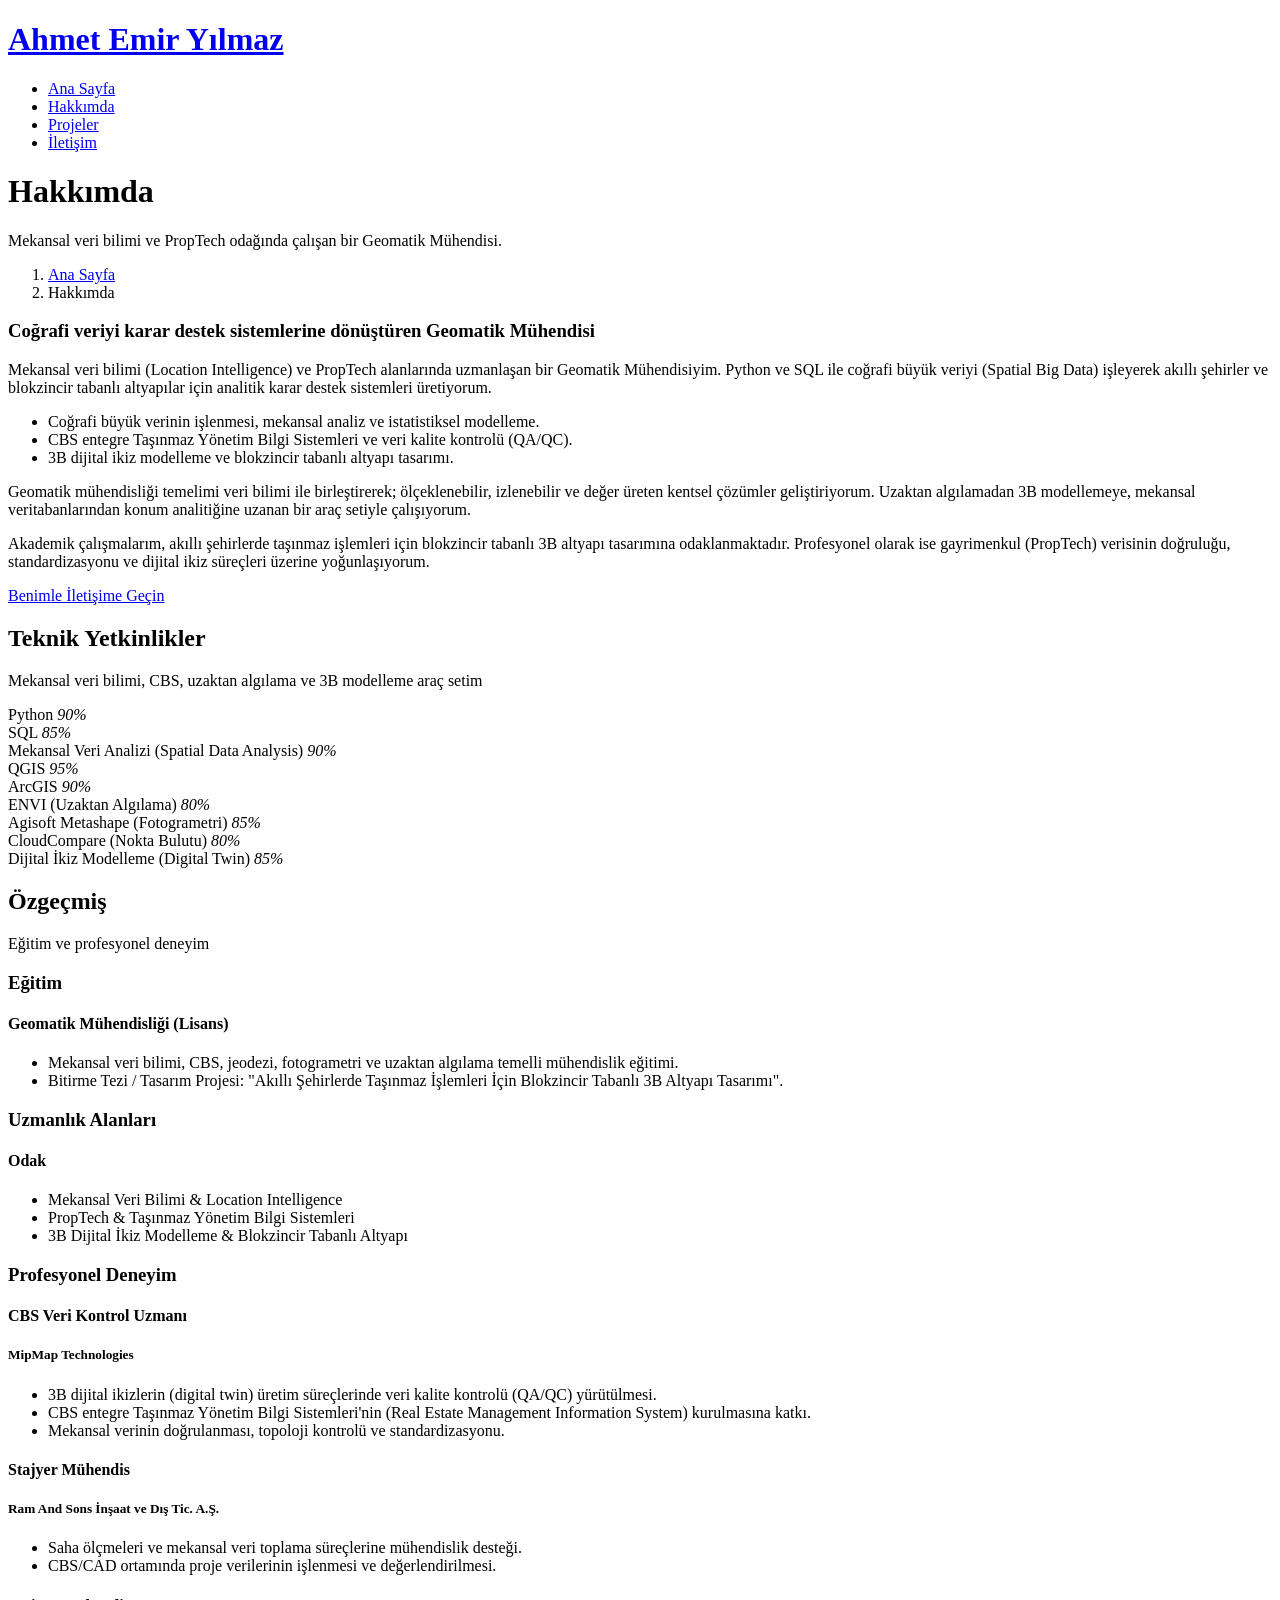
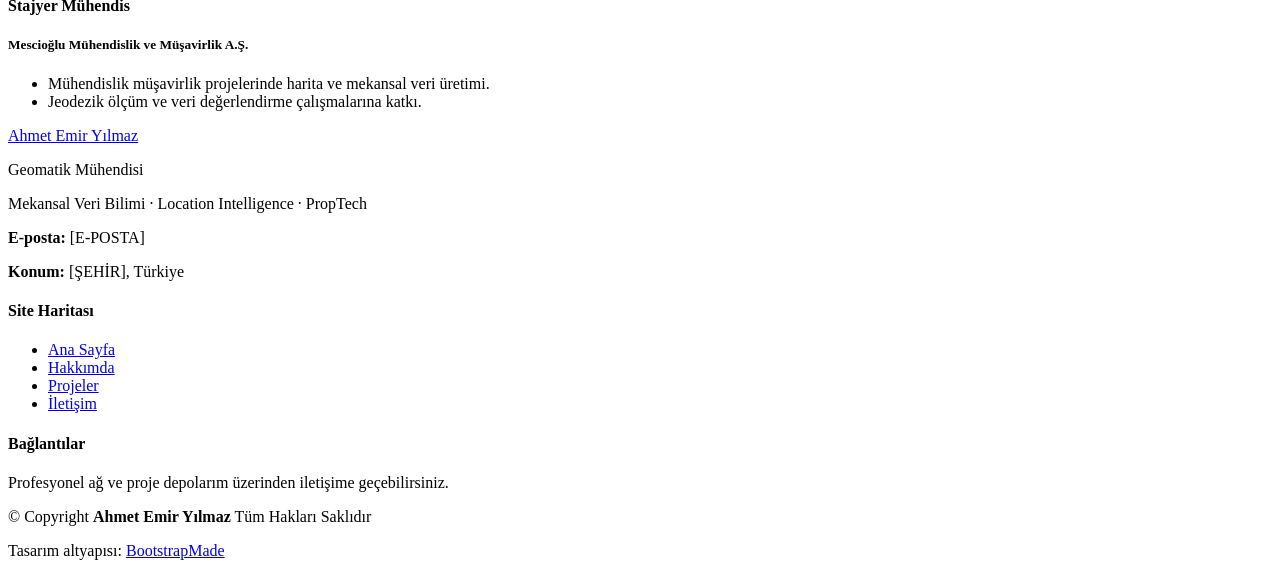
==== about.html @ 8a546b07 "Add files via upload" ====
<!DOCTYPE html>
<html lang="tr">

<head>
  <meta charset="utf-8">
  <meta content="width=device-width, initial-scale=1.0" name="viewport">
  <title>Hakkımda — Ahmet Emir Yılmaz | Geomatik Mühendisi</title>
  <meta name="description" content="Geomatik Mühendisi Ahmet Emir Yılmaz — teknik yetkinlikler, deneyim ve mekansal veri bilimi / PropTech odağı.">
  <meta name="keywords" content="Hakkımda, Geomatik Mühendisi, CBS, GIS, Python, SQL, Dijital İkiz, PropTech">

  <!-- Favicons -->
  <link href="assets/img/favicon.png" rel="icon">
  <link href="assets/img/apple-touch-icon.png" rel="apple-touch-icon">

  <!-- Fonts -->
  <link href="https://fonts.googleapis.com" rel="preconnect">
  <link href="https://fonts.gstatic.com" rel="preconnect" crossorigin>
  <link href="https://fonts.googleapis.com/css2?family=Roboto:ital,wght@0,100;0,300;0,400;0,500;0,700;0,900;1,100;1,300;1,400;1,500;1,700;1,900&family=Poppins:ital,wght@0,100;0,200;0,300;0,400;0,500;0,600;0,700;0,800;0,900;1,100;1,200;1,300;1,400;1,500;1,600;1,700;1,800;1,900&family=Raleway:ital,wght@0,100;0,200;0,300;0,400;0,500;0,600;0,700;0,800;0,900;1,100;1,200;1,300;1,400;1,500;1,600;1,700;1,800;1,900&display=swap" rel="stylesheet">

  <!-- Vendor CSS Files -->
  <link href="assets/vendor/bootstrap/css/bootstrap.min.css" rel="stylesheet">
  <link href="assets/vendor/bootstrap-icons/bootstrap-icons.css" rel="stylesheet">
  <link href="assets/vendor/aos/aos.css" rel="stylesheet">
  <link href="assets/vendor/glightbox/css/glightbox.min.css" rel="stylesheet">
  <link href="assets/vendor/swiper/swiper-bundle.min.css" rel="stylesheet">

  <!-- Main CSS File -->
  <link href="assets/css/main.css" rel="stylesheet">

  <!-- =======================================================
  * Template Name: Moderna (Corporate Tech synthesis)
  * Based on: https://bootstrapmade.com/free-bootstrap-template-corporate-moderna/
  * License: https://bootstrapmade.com/license/
  ======================================================== -->
</head>

<body class="about-page">

  <header id="header" class="header d-flex align-items-center fixed-top">
    <div class="container-fluid container-xl position-relative d-flex align-items-center justify-content-between">

      <a href="index.html" class="logo d-flex align-items-center">
        <h1 class="sitename">Ahmet Emir Yılmaz</h1>
      </a>

      <nav id="navmenu" class="navmenu">
        <ul>
          <li><a href="index.html">Ana Sayfa</a></li>
          <li><a href="about.html" class="active">Hakkımda</a></li>
          <li><a href="portfolio.html">Projeler</a></li>
          <li><a href="contact.html">İletişim</a></li>
        </ul>
        <i class="mobile-nav-toggle d-xl-none bi bi-list"></i>
      </nav>

    </div>
  </header>

  <main class="main">

    <!-- Page Title -->
    <div class="page-title dark-background">
      <div class="container position-relative">
        <h1>Hakkımda</h1>
        <p>Mekansal veri bilimi ve PropTech odağında çalışan bir Geomatik Mühendisi.</p>
        <nav class="breadcrumbs">
          <ol>
            <li><a href="index.html">Ana Sayfa</a></li>
            <li class="current">Hakkımda</li>
          </ol>
        </nav>
      </div>
    </div><!-- End Page Title -->

    <!-- About Section -->
    <section id="about" class="about section">

      <div class="container">

        <div class="row gy-4">
          <div class="col-lg-6 content" data-aos="fade-up" data-aos-delay="100">
            <h3>Coğrafi veriyi karar destek sistemlerine dönüştüren Geomatik Mühendisi</h3>
            <p class="fst-italic">
              Mekansal veri bilimi (Location Intelligence) ve PropTech alanlarında uzmanlaşan bir Geomatik Mühendisiyim.
              Python ve SQL ile coğrafi büyük veriyi (Spatial Big Data) işleyerek akıllı şehirler ve blokzincir tabanlı
              altyapılar için analitik karar destek sistemleri üretiyorum.
            </p>
            <ul>
              <li><i class="bi bi-check2-all"></i> <span>Coğrafi büyük verinin işlenmesi, mekansal analiz ve istatistiksel modelleme.</span></li>
              <li><i class="bi bi-check2-all"></i> <span>CBS entegre Taşınmaz Yönetim Bilgi Sistemleri ve veri kalite kontrolü (QA/QC).</span></li>
              <li><i class="bi bi-check2-all"></i> <span>3B dijital ikiz modelleme ve blokzincir tabanlı altyapı tasarımı.</span></li>
            </ul>
          </div>
          <div class="col-lg-6 content" data-aos="fade-up" data-aos-delay="200">
            <p>
              Geomatik mühendisliği temelimi veri bilimi ile birleştirerek; ölçeklenebilir, izlenebilir ve değer üreten
              kentsel çözümler geliştiriyorum. Uzaktan algılamadan 3B modellemeye, mekansal veritabanlarından konum
              analitiğine uzanan bir araç setiyle çalışıyorum.
            </p>
            <p>
              Akademik çalışmalarım, akıllı şehirlerde taşınmaz işlemleri için blokzincir tabanlı 3B altyapı tasarımına
              odaklanmaktadır. Profesyonel olarak ise gayrimenkul (PropTech) verisinin doğruluğu, standardizasyonu ve
              dijital ikiz süreçleri üzerine yoğunlaşıyorum.
            </p>
            <a href="contact.html" class="read-more"><span>Benimle İletişime Geçin</span> <i class="bi bi-arrow-right"></i></a>
          </div>
        </div>

      </div>

    </section><!-- /About Section -->

    <!-- Skills Section -->
    <section id="skills" class="skills section light-background">

      <!-- Section Title -->
      <div class="container section-title" data-aos="fade-up">
        <h2>Teknik Yetkinlikler</h2>
        <p>Mekansal veri bilimi, CBS, uzaktan algılama ve 3B modelleme araç setim</p>
      </div><!-- End Section Title -->

      <div class="container" data-aos="fade-up" data-aos-delay="100">

        <div class="row skills-content skills-animation">

          <div class="col-lg-6">

            <div class="progress">
              <span class="skill"><span>Python</span> <i class="val">90%</i></span>
              <div class="progress-bar-wrap">
                <div class="progress-bar" role="progressbar" aria-valuenow="90" aria-valuemin="0" aria-valuemax="100"></div>
              </div>
            </div><!-- End Skills Item -->

            <div class="progress">
              <span class="skill"><span>SQL</span> <i class="val">85%</i></span>
              <div class="progress-bar-wrap">
                <div class="progress-bar" role="progressbar" aria-valuenow="85" aria-valuemin="0" aria-valuemax="100"></div>
              </div>
            </div><!-- End Skills Item -->

            <div class="progress">
              <span class="skill"><span>Mekansal Veri Analizi (Spatial Data Analysis)</span> <i class="val">90%</i></span>
              <div class="progress-bar-wrap">
                <div class="progress-bar" role="progressbar" aria-valuenow="90" aria-valuemin="0" aria-valuemax="100"></div>
              </div>
            </div><!-- End Skills Item -->

            <div class="progress">
              <span class="skill"><span>QGIS</span> <i class="val">95%</i></span>
              <div class="progress-bar-wrap">
                <div class="progress-bar" role="progressbar" aria-valuenow="95" aria-valuemin="0" aria-valuemax="100"></div>
              </div>
            </div><!-- End Skills Item -->

            <div class="progress">
              <span class="skill"><span>ArcGIS</span> <i class="val">90%</i></span>
              <div class="progress-bar-wrap">
                <div class="progress-bar" role="progressbar" aria-valuenow="90" aria-valuemin="0" aria-valuemax="100"></div>
              </div>
            </div><!-- End Skills Item -->

          </div>

          <div class="col-lg-6">

            <div class="progress">
              <span class="skill"><span>ENVI (Uzaktan Algılama)</span> <i class="val">80%</i></span>
              <div class="progress-bar-wrap">
                <div class="progress-bar" role="progressbar" aria-valuenow="80" aria-valuemin="0" aria-valuemax="100"></div>
              </div>
            </div><!-- End Skills Item -->

            <div class="progress">
              <span class="skill"><span>Agisoft Metashape (Fotogrametri)</span> <i class="val">85%</i></span>
              <div class="progress-bar-wrap">
                <div class="progress-bar" role="progressbar" aria-valuenow="85" aria-valuemin="0" aria-valuemax="100"></div>
              </div>
            </div><!-- End Skills Item -->

            <div class="progress">
              <span class="skill"><span>CloudCompare (Nokta Bulutu)</span> <i class="val">80%</i></span>
              <div class="progress-bar-wrap">
                <div class="progress-bar" role="progressbar" aria-valuenow="80" aria-valuemin="0" aria-valuemax="100"></div>
              </div>
            </div><!-- End Skills Item -->

            <div class="progress">
              <span class="skill"><span>Dijital İkiz Modelleme (Digital Twin)</span> <i class="val">85%</i></span>
              <div class="progress-bar-wrap">
                <div class="progress-bar" role="progressbar" aria-valuenow="85" aria-valuemin="0" aria-valuemax="100"></div>
              </div>
            </div><!-- End Skills Item -->

          </div>

        </div>

      </div>

    </section><!-- /Skills Section -->

    <!-- Resume / Experience Section -->
    <section id="resume" class="resume section">

      <!-- Section Title -->
      <div class="container section-title" data-aos="fade-up">
        <h2>Özgeçmiş</h2>
        <p>Eğitim ve profesyonel deneyim</p>
      </div><!-- End Section Title -->

      <div class="container">

        <div class="row">

          <div class="col-lg-6" data-aos="fade-up" data-aos-delay="100">
            <h3 class="resume-title">Eğitim</h3>
            <div class="resume-item">
              <h4>Geomatik Mühendisliği (Lisans)</h4>
              <ul>
                <li>Mekansal veri bilimi, CBS, jeodezi, fotogrametri ve uzaktan algılama temelli mühendislik eğitimi.</li>
                <li>Bitirme Tezi / Tasarım Projesi: "Akıllı Şehirlerde Taşınmaz İşlemleri İçin Blokzincir Tabanlı 3B Altyapı Tasarımı".</li>
              </ul>
            </div>

            <h3 class="resume-title">Uzmanlık Alanları</h3>
            <div class="resume-item">
              <h4>Odak</h4>
              <ul>
                <li>Mekansal Veri Bilimi & Location Intelligence</li>
                <li>PropTech & Taşınmaz Yönetim Bilgi Sistemleri</li>
                <li>3B Dijital İkiz Modelleme & Blokzincir Tabanlı Altyapı</li>
              </ul>
            </div>
          </div>

          <div class="col-lg-6" data-aos="fade-up" data-aos-delay="200">
            <h3 class="resume-title">Profesyonel Deneyim</h3>

            <div class="resume-item">
              <h4>CBS Veri Kontrol Uzmanı</h4>
              <h5>MipMap Technologies</h5>
              <ul>
                <li>3B dijital ikizlerin (digital twin) üretim süreçlerinde veri kalite kontrolü (QA/QC) yürütülmesi.</li>
                <li>CBS entegre Taşınmaz Yönetim Bilgi Sistemleri'nin (Real Estate Management Information System) kurulmasına katkı.</li>
                <li>Mekansal verinin doğrulanması, topoloji kontrolü ve standardizasyonu.</li>
              </ul>
            </div>

            <div class="resume-item">
              <h4>Stajyer Mühendis</h4>
              <h5>Ram And Sons İnşaat ve Dış Tic. A.Ş.</h5>
              <ul>
                <li>Saha ölçmeleri ve mekansal veri toplama süreçlerine mühendislik desteği.</li>
                <li>CBS/CAD ortamında proje verilerinin işlenmesi ve değerlendirilmesi.</li>
              </ul>
            </div>

            <div class="resume-item">
              <h4>Stajyer Mühendis</h4>
              <h5>Mescioğlu Mühendislik ve Müşavirlik A.Ş.</h5>
              <ul>
                <li>Mühendislik müşavirlik projelerinde harita ve mekansal veri üretimi.</li>
                <li>Jeodezik ölçüm ve veri değerlendirme çalışmalarına katkı.</li>
              </ul>
            </div>

          </div>

        </div>

      </div>

    </section><!-- /Resume Section -->

  </main>

  <footer id="footer" class="footer dark-background">

    <div class="container footer-top">
      <div class="row gy-4">
        <div class="col-lg-5 col-md-6 footer-about">
          <a href="index.html" class="d-flex align-items-center">
            <span class="sitename">Ahmet Emir Yılmaz</span>
          </a>
          <div class="footer-contact pt-3">
            <p>Geomatik Mühendisi</p>
            <p>Mekansal Veri Bilimi · Location Intelligence · PropTech</p>
            <p class="mt-3"><strong>E-posta:</strong> <span>[E-POSTA]</span></p>
            <p><strong>Konum:</strong> <span>[ŞEHİR], Türkiye</span></p>
          </div>
        </div>

        <div class="col-lg-3 col-md-6 footer-links">
          <h4>Site Haritası</h4>
          <ul>
            <li><i class="bi bi-chevron-right"></i> <a href="index.html">Ana Sayfa</a></li>
            <li><i class="bi bi-chevron-right"></i> <a href="about.html">Hakkımda</a></li>
            <li><i class="bi bi-chevron-right"></i> <a href="portfolio.html">Projeler</a></li>
            <li><i class="bi bi-chevron-right"></i> <a href="contact.html">İletişim</a></li>
          </ul>
        </div>

        <div class="col-lg-4 col-md-12">
          <h4>Bağlantılar</h4>
          <p>Profesyonel ağ ve proje depolarım üzerinden iletişime geçebilirsiniz.</p>
          <div class="social-links d-flex">
            <a href="[LINKEDIN_URL]" target="_blank" title="LinkedIn"><i class="bi bi-linkedin"></i></a>
            <a href="[GITHUB_URL]" target="_blank" title="GitHub"><i class="bi bi-github"></i></a>
            <a href="mailto:[E-POSTA]" title="E-posta"><i class="bi bi-envelope"></i></a>
          </div>
        </div>

      </div>
    </div>

    <div class="container copyright text-center mt-4">
      <p>© <span>Copyright</span> <strong class="px-1 sitename">Ahmet Emir Yılmaz</strong> <span>Tüm Hakları Saklıdır</span></p>
      <div class="credits">
        Tasarım altyapısı: <a href="https://bootstrapmade.com/">BootstrapMade</a>
      </div>
    </div>

  </footer>

  <!-- Scroll Top -->
  <a href="#" id="scroll-top" class="scroll-top d-flex align-items-center justify-content-center"><i class="bi bi-arrow-up-short"></i></a>

  <!-- Preloader -->
  <div id="preloader"></div>

  <!-- Vendor JS Files -->
  <script src="assets/vendor/bootstrap/js/bootstrap.bundle.min.js"></script>
  <script src="assets/vendor/php-email-form/validate.js"></script>
  <script src="assets/vendor/aos/aos.js"></script>
  <script src="assets/vendor/glightbox/js/glightbox.min.js"></script>
  <script src="assets/vendor/purecounter/purecounter_vanilla.js"></script>
  <script src="assets/vendor/swiper/swiper-bundle.min.js"></script>
  <script src="assets/vendor/waypoints/noframework.waypoints.js"></script>
  <script src="assets/vendor/imagesloaded/imagesloaded.pkgd.min.js"></script>
  <script src="assets/vendor/isotope-layout/isotope.pkgd.min.js"></script>

  <!-- Main JS File -->
  <script src="assets/js/main.js"></script>

</body>

</html>
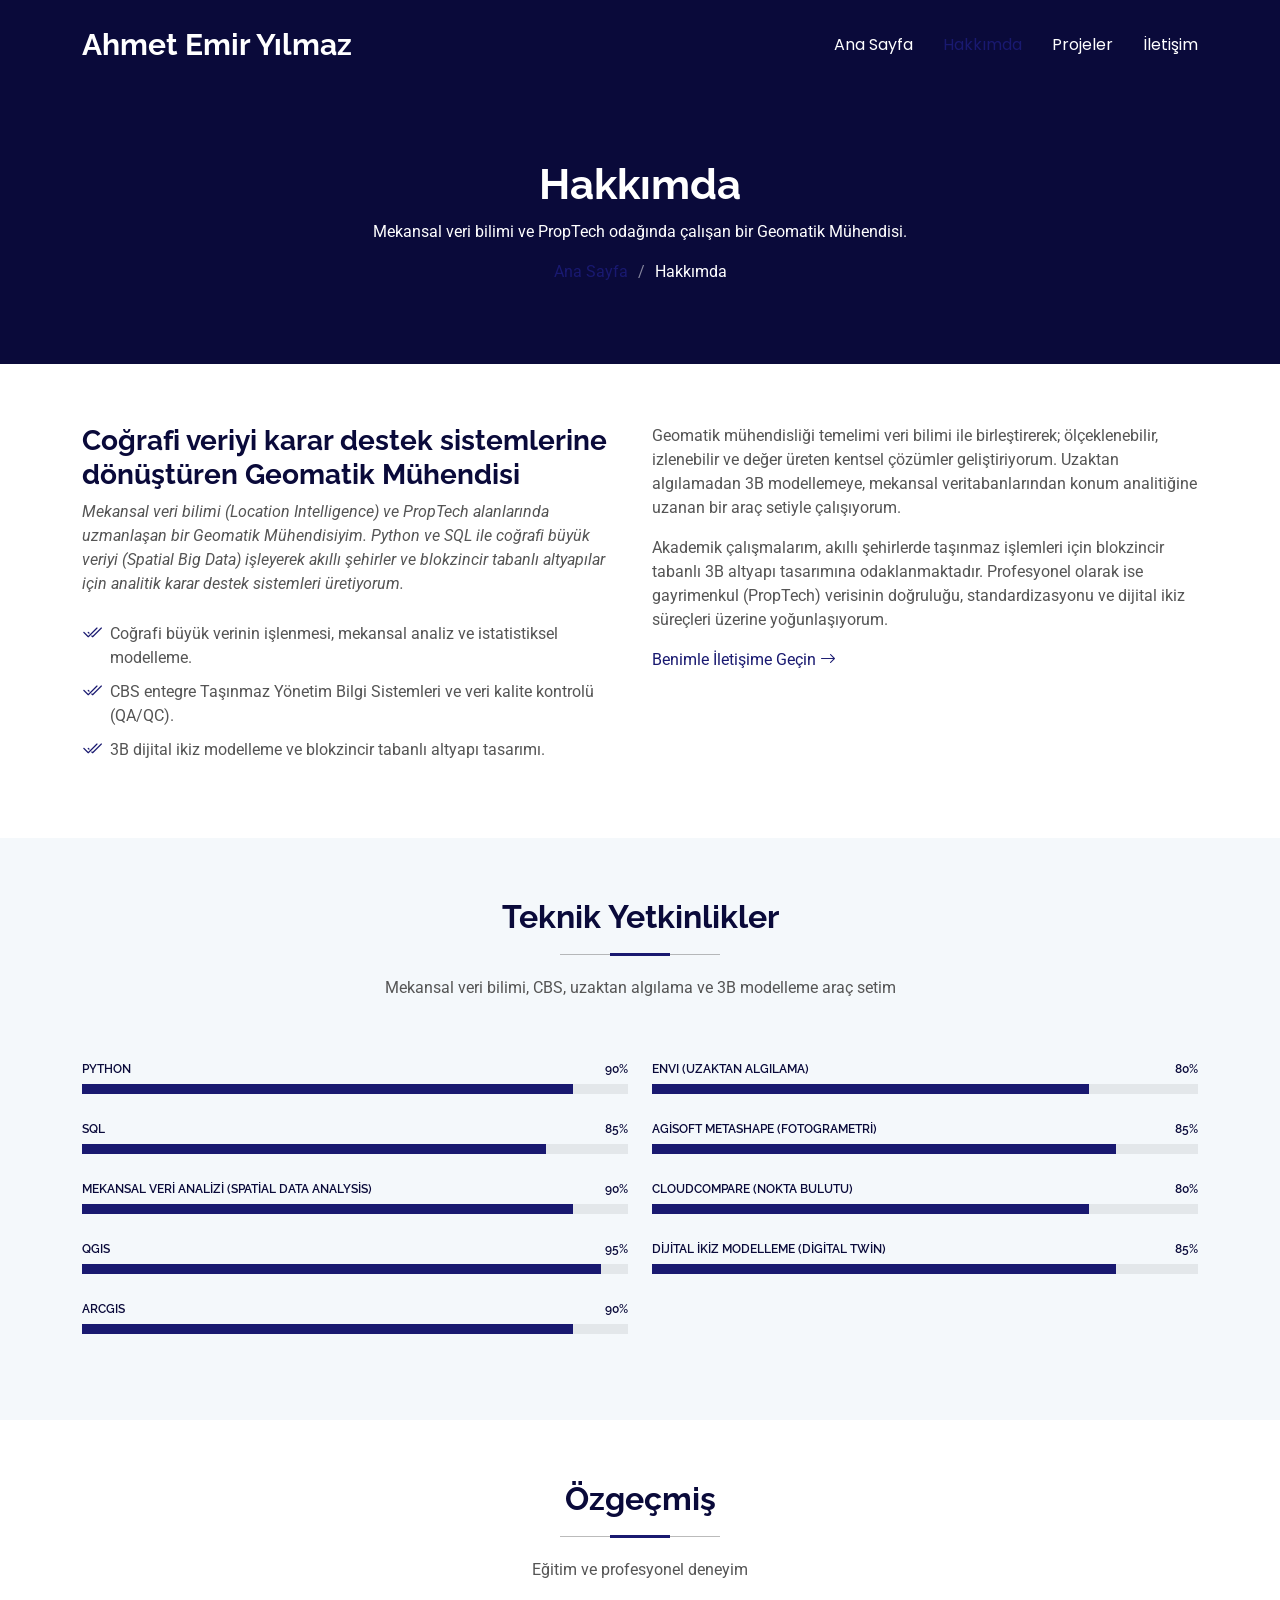
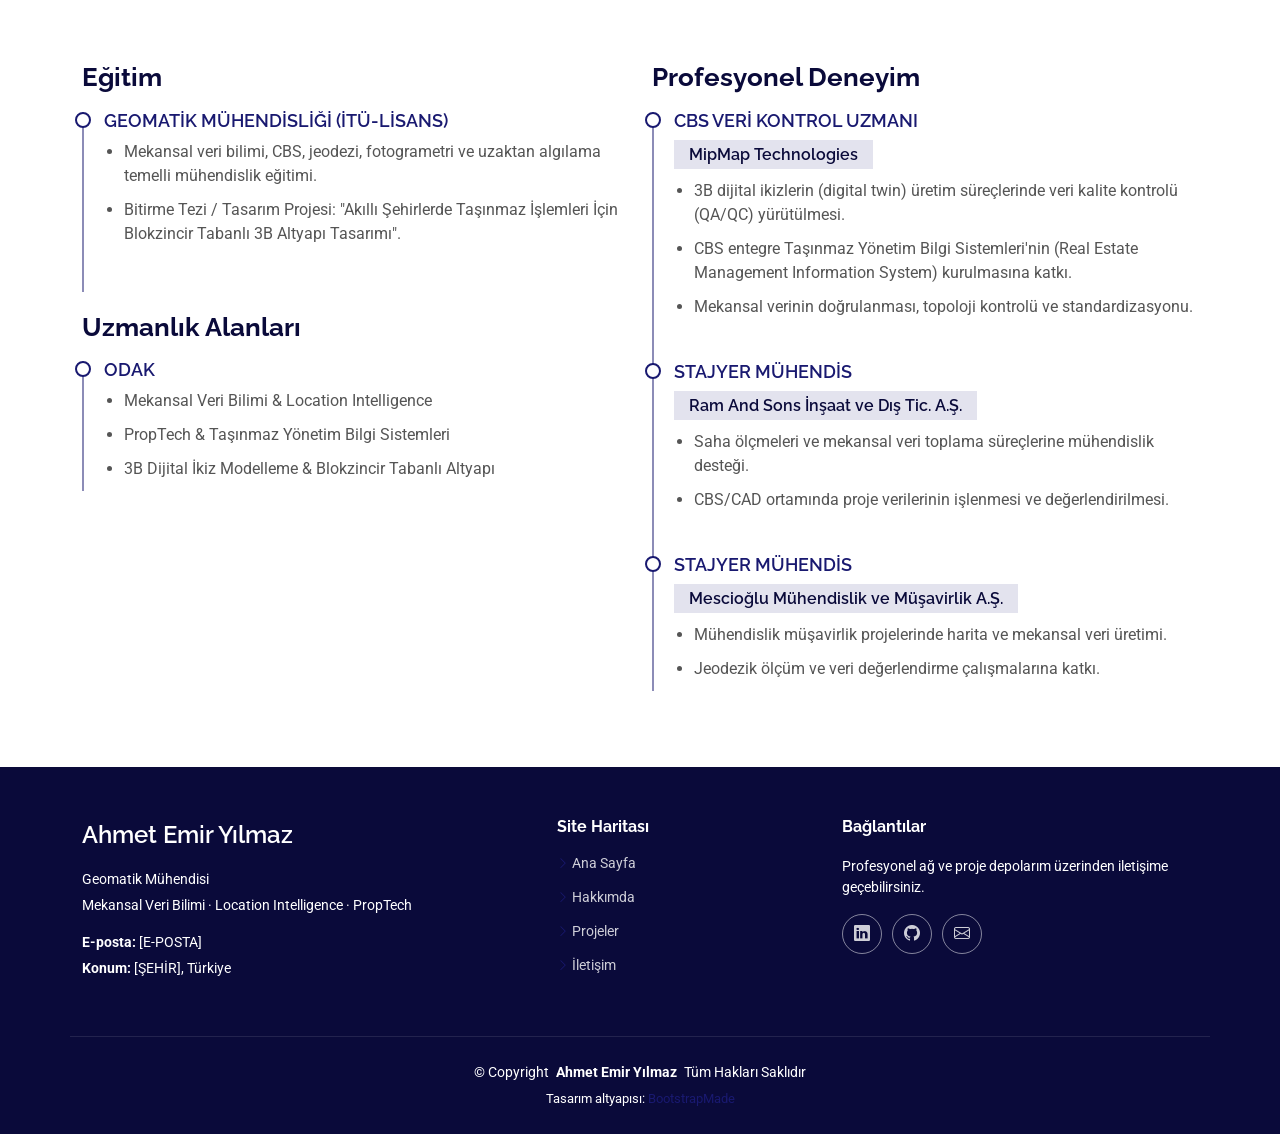
==== commit f99f8105: "Update education degree from 'Lisans' to 'İTÜ-Lisans'" ====
--- a/about.html
+++ b/about.html
@@ -216,7 +216,7 @@
           <div class="col-lg-6" data-aos="fade-up" data-aos-delay="100">
             <h3 class="resume-title">Eğitim</h3>
             <div class="resume-item">
-              <h4>Geomatik Mühendisliği (Lisans)</h4>
+              <h4>Geomatik Mühendisliği (İTÜ-Lisans)</h4>
               <ul>
                 <li>Mekansal veri bilimi, CBS, jeodezi, fotogrametri ve uzaktan algılama temelli mühendislik eğitimi.</li>
                 <li>Bitirme Tezi / Tasarım Projesi: "Akıllı Şehirlerde Taşınmaz İşlemleri İçin Blokzincir Tabanlı 3B Altyapı Tasarımı".</li>
--- a/assets/css/main.css
+++ b/assets/css/main.css
@@ -0,0 +1,2832 @@
+/**
+* Template Name: Moderna
+* Template URL: https://bootstrapmade.com/free-bootstrap-template-corporate-moderna/
+* Updated: Aug 07 2024 with Bootstrap v5.3.3
+* Author: BootstrapMade.com
+* License: https://bootstrapmade.com/license/
+*/
+
+/*--------------------------------------------------------------
+# Font & Color Variables
+# Help: https://bootstrapmade.com/color-system/
+--------------------------------------------------------------*/
+/* Fonts */
+:root {
+  --default-font: "Roboto",  system-ui, -apple-system, "Segoe UI", Roboto, "Helvetica Neue", Arial, "Noto Sans", "Liberation Sans", sans-serif, "Apple Color Emoji", "Segoe UI Emoji", "Segoe UI Symbol", "Noto Color Emoji";
+  --heading-font: "Raleway",  sans-serif;
+  --nav-font: "Poppins",  sans-serif;
+}
+
+/* Global Colors - The following color variables are used throughout the website. Updating them here will change the color scheme of the entire website */
+:root { 
+  --background-color: #ffffff; /* Background color for the entire website, including individual sections */
+  --default-color: #555555; /* Default color used for the majority of the text content across the entire website */
+  --heading-color: #0a0a3a; /* Color for headings, subheadings and title throughout the website */
+  --accent-color: #191970; /* Accent color that represents your brand on the website. It's used for buttons, links, and other elements that need to stand out */
+  --surface-color: #ffffff; /* The surface color is used as a background of boxed elements within sections, such as cards, icon boxes, or other elements that require a visual separation from the global background. */
+  --contrast-color: #ffffff; /* Contrast color for text, ensuring readability against backgrounds of accent, heading, or default colors. */
+}
+
+/* Nav Menu Colors - The following color variables are used specifically for the navigation menu. They are separate from the global colors to allow for more customization options */
+:root {
+  --nav-color: #ffffff;  /* The default color of the main navmenu links */
+  --nav-hover-color: #191970; /* Applied to main navmenu links when they are hovered over or active */
+  --nav-mobile-background-color: #ffffff; /* Used as the background color for mobile navigation menu */
+  --nav-dropdown-background-color: #ffffff; /* Used as the background color for dropdown items that appear when hovering over primary navigation items */
+  --nav-dropdown-color: #555555; /* Used for navigation links of the dropdown items in the navigation menu. */
+  --nav-dropdown-hover-color: #191970; /* Similar to --nav-hover-color, this color is applied to dropdown navigation links when they are hovered over. */
+}
+
+/* Color Presets - These classes override global colors when applied to any section or element, providing reuse of the sam color scheme. */
+
+.light-background {
+  --background-color: #f4f8fb;
+  --surface-color: #ffffff;
+}
+
+.dark-background {
+  --background-color: #0a0a3a;
+  --default-color: #ffffff;
+  --heading-color: #ffffff;
+  --surface-color: #191970;
+  --contrast-color: #ffffff;
+}
+
+/* Tech-dark preset - deeper, technological accent used on Portfolio/Project pages */
+.tech-background {
+  --background-color: #05051a;
+  --default-color: #e8eaf6;
+  --heading-color: #ffffff;
+  --surface-color: #11113a;
+  --contrast-color: #ffffff;
+}
+
+/* Smooth scroll */
+:root {
+  scroll-behavior: smooth;
+}
+
+/*--------------------------------------------------------------
+# General Styling & Shared Classes
+--------------------------------------------------------------*/
+body {
+  color: var(--default-color);
+  background-color: var(--background-color);
+  font-family: var(--default-font);
+}
+
+a {
+  color: var(--accent-color);
+  text-decoration: none;
+  transition: 0.3s;
+}
+
+a:hover {
+  color: color-mix(in srgb, var(--accent-color), transparent 25%);
+  text-decoration: none;
+}
+
+h1,
+h2,
+h3,
+h4,
+h5,
+h6 {
+  color: var(--heading-color);
+  font-family: var(--heading-font);
+}
+
+/* PHP Email Form Messages
+------------------------------*/
+.php-email-form .error-message {
+  display: none;
+  background: #df1529;
+  color: #ffffff;
+  text-align: left;
+  padding: 15px;
+  margin-bottom: 24px;
+  font-weight: 600;
+}
+
+.php-email-form .sent-message {
+  display: none;
+  color: #ffffff;
+  background: #059652;
+  text-align: center;
+  padding: 15px;
+  margin-bottom: 24px;
+  font-weight: 600;
+}
+
+.php-email-form .loading {
+  display: none;
+  background: var(--surface-color);
+  text-align: center;
+  padding: 15px;
+  margin-bottom: 24px;
+}
+
+.php-email-form .loading:before {
+  content: "";
+  display: inline-block;
+  border-radius: 50%;
+  width: 24px;
+  height: 24px;
+  margin: 0 10px -6px 0;
+  border: 3px solid var(--accent-color);
+  border-top-color: var(--surface-color);
+  animation: php-email-form-loading 1s linear infinite;
+}
+
+@keyframes php-email-form-loading {
+  0% {
+    transform: rotate(0deg);
+  }
+
+  100% {
+    transform: rotate(360deg);
+  }
+}
+
+/* Pulsating Play Button
+------------------------------*/
+.pulsating-play-btn {
+  width: 94px;
+  height: 94px;
+  background: radial-gradient(var(--accent-color) 50%, color-mix(in srgb, var(--accent-color), transparent 75%) 52%);
+  border-radius: 50%;
+  display: block;
+  position: relative;
+  overflow: hidden;
+}
+
+.pulsating-play-btn:before {
+  content: "";
+  position: absolute;
+  width: 120px;
+  height: 120px;
+  animation-delay: 0s;
+  animation: pulsate-play-btn 2s;
+  animation-direction: forwards;
+  animation-iteration-count: infinite;
+  animation-timing-function: steps;
+  opacity: 1;
+  border-radius: 50%;
+  border: 5px solid color-mix(in srgb, var(--accent-color), transparent 30%);
+  top: -15%;
+  left: -15%;
+  background: rgba(198, 16, 0, 0);
+}
+
+.pulsating-play-btn:after {
+  content: "";
+  position: absolute;
+  left: 50%;
+  top: 50%;
+  transform: translateX(-40%) translateY(-50%);
+  width: 0;
+  height: 0;
+  border-top: 10px solid transparent;
+  border-bottom: 10px solid transparent;
+  border-left: 15px solid #fff;
+  z-index: 100;
+  transition: all 400ms cubic-bezier(0.55, 0.055, 0.675, 0.19);
+}
+
+.pulsating-play-btn:hover:before {
+  content: "";
+  position: absolute;
+  left: 50%;
+  top: 50%;
+  transform: translateX(-40%) translateY(-50%);
+  width: 0;
+  height: 0;
+  border: none;
+  border-top: 10px solid transparent;
+  border-bottom: 10px solid transparent;
+  border-left: 15px solid #fff;
+  z-index: 200;
+  animation: none;
+  border-radius: 0;
+}
+
+.pulsating-play-btn:hover:after {
+  border-left: 15px solid var(--accent-color);
+  transform: scale(20);
+}
+
+@keyframes pulsate-play-btn {
+  0% {
+    transform: scale(0.6, 0.6);
+    opacity: 1;
+  }
+
+  100% {
+    transform: scale(1, 1);
+    opacity: 0;
+  }
+}
+
+/*--------------------------------------------------------------
+# Global Header
+--------------------------------------------------------------*/
+.header {
+  --background-color: rgba(255, 255, 255, 0);
+  --default-color: #ffffff;
+  --heading-color: #ffffff;
+  color: var(--default-color);
+  background-color: var(--background-color);
+  padding: 15px 0;
+  transition: all 0.5s;
+  z-index: 997;
+}
+
+.header .logo {
+  line-height: 1;
+}
+
+.header .logo img {
+  max-height: 32px;
+  margin-right: 8px;
+}
+
+.header .logo h1 {
+  font-size: 30px;
+  margin: 0;
+  font-weight: 700;
+  color: var(--heading-color);
+}
+
+/* Global Header on Scroll
+------------------------------*/
+.scrolled .header {
+  --background-color: #0a0a3a;
+}
+
+/*--------------------------------------------------------------
+# Navigation Menu
+--------------------------------------------------------------*/
+/* Navmenu - Desktop */
+@media (min-width: 1200px) {
+  .navmenu {
+    padding: 0;
+  }
+
+  .navmenu ul {
+    margin: 0;
+    padding: 0;
+    display: flex;
+    list-style: none;
+    align-items: center;
+  }
+
+  .navmenu li {
+    position: relative;
+  }
+
+  .navmenu a,
+  .navmenu a:focus {
+    color: var(--nav-color);
+    padding: 18px 15px;
+    font-size: 16px;
+    font-family: var(--nav-font);
+    font-weight: 400;
+    display: flex;
+    align-items: center;
+    justify-content: space-between;
+    white-space: nowrap;
+    transition: 0.3s;
+  }
+
+  .navmenu a i,
+  .navmenu a:focus i {
+    font-size: 12px;
+    line-height: 0;
+    margin-left: 5px;
+    transition: 0.3s;
+  }
+
+  .navmenu li:last-child a {
+    padding-right: 0;
+  }
+
+  .navmenu li:hover>a,
+  .navmenu .active,
+  .navmenu .active:focus {
+    color: var(--nav-hover-color);
+  }
+
+  .navmenu .dropdown ul {
+    margin: 0;
+    padding: 10px 0;
+    background: var(--nav-dropdown-background-color);
+    display: block;
+    position: absolute;
+    visibility: hidden;
+    left: 14px;
+    top: 130%;
+    opacity: 0;
+    transition: 0.3s;
+    border-radius: 4px;
+    z-index: 99;
+    box-shadow: 0px 0px 30px rgba(0, 0, 0, 0.1);
+  }
+
+  .navmenu .dropdown ul li {
+    min-width: 200px;
+  }
+
+  .navmenu .dropdown ul a {
+    padding: 10px 20px;
+    font-size: 15px;
+    text-transform: none;
+    color: var(--nav-dropdown-color);
+  }
+
+  .navmenu .dropdown ul a i {
+    font-size: 12px;
+  }
+
+  .navmenu .dropdown ul a:hover,
+  .navmenu .dropdown ul .active:hover,
+  .navmenu .dropdown ul li:hover>a {
+    color: var(--nav-dropdown-hover-color);
+  }
+
+  .navmenu .dropdown:hover>ul {
+    opacity: 1;
+    top: 100%;
+    visibility: visible;
+  }
+
+  .navmenu .dropdown .dropdown ul {
+    top: 0;
+    left: -90%;
+    visibility: hidden;
+  }
+
+  .navmenu .dropdown .dropdown:hover>ul {
+    opacity: 1;
+    top: 0;
+    left: -100%;
+    visibility: visible;
+  }
+}
+
+/* Navmenu - Mobile */
+@media (max-width: 1199px) {
+  .mobile-nav-toggle {
+    color: var(--nav-color);
+    font-size: 28px;
+    line-height: 0;
+    margin-right: 10px;
+    cursor: pointer;
+    transition: color 0.3s;
+  }
+
+  .navmenu {
+    padding: 0;
+    z-index: 9997;
+  }
+
+  .navmenu ul {
+    display: none;
+    list-style: none;
+    position: absolute;
+    inset: 60px 20px 20px 20px;
+    padding: 10px 0;
+    margin: 0;
+    border-radius: 6px;
+    background-color: var(--nav-mobile-background-color);
+    overflow-y: auto;
+    transition: 0.3s;
+    z-index: 9998;
+    box-shadow: 0px 0px 30px rgba(0, 0, 0, 0.1);
+  }
+
+  .navmenu a,
+  .navmenu a:focus {
+    color: var(--nav-dropdown-color);
+    padding: 10px 20px;
+    font-family: var(--nav-font);
+    font-size: 17px;
+    font-weight: 500;
+    display: flex;
+    align-items: center;
+    justify-content: space-between;
+    white-space: nowrap;
+    transition: 0.3s;
+  }
+
+  .navmenu a i,
+  .navmenu a:focus i {
+    font-size: 12px;
+    line-height: 0;
+    margin-left: 5px;
+    width: 30px;
+    height: 30px;
+    display: flex;
+    align-items: center;
+    justify-content: center;
+    border-radius: 50%;
+    transition: 0.3s;
+    background-color: color-mix(in srgb, var(--accent-color), transparent 90%);
+  }
+
+  .navmenu a i:hover,
+  .navmenu a:focus i:hover {
+    background-color: var(--accent-color);
+    color: var(--contrast-color);
+  }
+
+  .navmenu a:hover,
+  .navmenu .active,
+  .navmenu .active:focus {
+    color: var(--nav-dropdown-hover-color);
+  }
+
+  .navmenu .active i,
+  .navmenu .active:focus i {
+    background-color: var(--accent-color);
+    color: var(--contrast-color);
+    transform: rotate(180deg);
+  }
+
+  .navmenu .dropdown ul {
+    position: static;
+    display: none;
+    z-index: 99;
+    padding: 10px 0;
+    margin: 10px 20px;
+    background-color: var(--nav-dropdown-background-color);
+    border: 1px solid color-mix(in srgb, var(--default-color), transparent 90%);
+    box-shadow: none;
+    transition: all 0.5s ease-in-out;
+  }
+
+  .navmenu .dropdown ul ul {
+    background-color: rgba(33, 37, 41, 0.1);
+  }
+
+  .navmenu .dropdown>.dropdown-active {
+    display: block;
+    background-color: rgba(33, 37, 41, 0.03);
+  }
+
+  .mobile-nav-active {
+    overflow: hidden;
+  }
+
+  .mobile-nav-active .mobile-nav-toggle {
+    color: #fff;
+    position: absolute;
+    font-size: 32px;
+    top: 15px;
+    right: 15px;
+    margin-right: 0;
+    z-index: 9999;
+  }
+
+  .mobile-nav-active .navmenu {
+    position: fixed;
+    overflow: hidden;
+    inset: 0;
+    background: rgba(33, 37, 41, 0.8);
+    transition: 0.3s;
+  }
+
+  .mobile-nav-active .navmenu>ul {
+    display: block;
+  }
+}
+
+/*--------------------------------------------------------------
+# Global Footer
+--------------------------------------------------------------*/
+.footer {
+  color: var(--default-color);
+  background-color: var(--background-color);
+  font-size: 14px;
+  position: relative;
+}
+
+.footer .footer-newsletter {
+  background-color: color-mix(in srgb, var(--default-color), transparent 97%);
+  padding: 50px 0;
+}
+
+.footer .footer-newsletter h4 {
+  font-size: 24px;
+}
+
+.footer .footer-newsletter .newsletter-form {
+  margin-top: 30px;
+  margin-bottom: 15px;
+  padding: 6px 8px;
+  position: relative;
+  border-radius: 4px;
+  background-color: var(--surface-color);
+  border: 1px solid color-mix(in srgb, var(--default-color), transparent 90%);
+  box-shadow: 0px 2px 25px rgba(0, 0, 0, 0.1);
+  display: flex;
+  transition: 0.3s;
+  border-radius: 50px;
+}
+
+.footer .footer-newsletter .newsletter-form:focus-within {
+  border-color: var(--accent-color);
+}
+
+.footer .footer-newsletter .newsletter-form input[type=email] {
+  border: 0;
+  padding: 4px;
+  width: 100%;
+  background-color: var(--surface-color);
+  color: var(--default-color);
+}
+
+.footer .footer-newsletter .newsletter-form input[type=email]:focus-visible {
+  outline: none;
+}
+
+.footer .footer-newsletter .newsletter-form input[type=submit] {
+  border: 0;
+  font-size: 16px;
+  padding: 0 20px;
+  margin: -7px -8px -7px 0;
+  background: var(--accent-color);
+  color: var(--contrast-color);
+  transition: 0.3s;
+  border-radius: 50px;
+}
+
+.footer .footer-newsletter .newsletter-form input[type=submit]:hover {
+  background: color-mix(in srgb, var(--accent-color), transparent 20%);
+}
+
+.footer .footer-top {
+  padding-top: 50px;
+}
+
+.footer .social-links a {
+  display: flex;
+  align-items: center;
+  justify-content: center;
+  width: 40px;
+  height: 40px;
+  border-radius: 50%;
+  border: 1px solid color-mix(in srgb, var(--default-color), transparent 50%);
+  font-size: 16px;
+  color: color-mix(in srgb, var(--default-color), transparent 20%);
+  margin-right: 10px;
+  transition: 0.3s;
+}
+
+.footer .social-links a:hover {
+  color: var(--accent-color);
+  border-color: var(--accent-color);
+}
+
+.footer h4 {
+  font-size: 16px;
+  font-weight: bold;
+  position: relative;
+  padding-bottom: 12px;
+}
+
+.footer .footer-links {
+  margin-bottom: 30px;
+}
+
+.footer .footer-links ul {
+  list-style: none;
+  padding: 0;
+  margin: 0;
+}
+
+.footer .footer-links ul i {
+  margin-right: 3px;
+  font-size: 12px;
+  line-height: 0;
+  color: var(--accent-color);
+}
+
+.footer .footer-links ul li {
+  padding: 10px 0;
+  display: flex;
+  align-items: center;
+}
+
+.footer .footer-links ul li:first-child {
+  padding-top: 0;
+}
+
+.footer .footer-links ul a {
+  display: inline-block;
+  color: color-mix(in srgb, var(--default-color), transparent 20%);
+  line-height: 1;
+}
+
+.footer .footer-links ul a:hover {
+  color: var(--accent-color);
+}
+
+.footer .footer-about a {
+  color: var(--heading-color);
+  font-size: 24px;
+  font-weight: 600;
+  font-family: var(--heading-font);
+}
+
+.footer .footer-contact p {
+  margin-bottom: 5px;
+}
+
+.footer .copyright {
+  padding: 25px 0;
+  border-top: 1px solid color-mix(in srgb, var(--default-color), transparent 90%);
+}
+
+.footer .copyright p {
+  margin-bottom: 0;
+}
+
+.footer .credits {
+  margin-top: 6px;
+  font-size: 13px;
+}
+
+/*--------------------------------------------------------------
+# Preloader
+--------------------------------------------------------------*/
+#preloader {
+  position: fixed;
+  inset: 0;
+  z-index: 999999;
+  overflow: hidden;
+  background: var(--background-color);
+  transition: all 0.6s ease-out;
+}
+
+#preloader:before {
+  content: "";
+  position: fixed;
+  top: calc(50% - 30px);
+  left: calc(50% - 30px);
+  border: 6px solid #ffffff;
+  border-color: var(--accent-color) transparent var(--accent-color) transparent;
+  border-radius: 50%;
+  width: 60px;
+  height: 60px;
+  animation: animate-preloader 1.5s linear infinite;
+}
+
+@keyframes animate-preloader {
+  0% {
+    transform: rotate(0deg);
+  }
+
+  100% {
+    transform: rotate(360deg);
+  }
+}
+
+/*--------------------------------------------------------------
+# Scroll Top Button
+--------------------------------------------------------------*/
+.scroll-top {
+  position: fixed;
+  visibility: hidden;
+  opacity: 0;
+  right: 15px;
+  bottom: 15px;
+  z-index: 99999;
+  background-color: var(--accent-color);
+  width: 40px;
+  height: 40px;
+  border-radius: 4px;
+  transition: all 0.4s;
+}
+
+.scroll-top i {
+  font-size: 24px;
+  color: var(--contrast-color);
+  line-height: 0;
+}
+
+.scroll-top:hover {
+  background-color: color-mix(in srgb, var(--accent-color), transparent 20%);
+  color: var(--contrast-color);
+}
+
+.scroll-top.active {
+  visibility: visible;
+  opacity: 1;
+}
+
+/*--------------------------------------------------------------
+# Disable aos animation delay on mobile devices
+--------------------------------------------------------------*/
+@media screen and (max-width: 768px) {
+  [data-aos-delay] {
+    transition-delay: 0 !important;
+  }
+}
+
+/*--------------------------------------------------------------
+# Global Page Titles & Breadcrumbs
+--------------------------------------------------------------*/
+.page-title {
+  color: var(--default-color);
+  background-color: var(--background-color);
+  padding: 160px 0 80px 0;
+  text-align: center;
+  position: relative;
+}
+
+.page-title:before {
+  content: "";
+  background-color: color-mix(in srgb, var(--background-color), transparent 50%);
+  position: absolute;
+  inset: 0;
+}
+
+.page-title h1 {
+  font-size: 42px;
+  font-weight: 700;
+  margin-bottom: 10px;
+}
+
+.page-title .breadcrumbs ol {
+  display: flex;
+  flex-wrap: wrap;
+  list-style: none;
+  justify-content: center;
+  padding: 0;
+  margin: 0;
+  font-size: 16px;
+  font-weight: 400;
+}
+
+.page-title .breadcrumbs ol li+li {
+  padding-left: 10px;
+}
+
+.page-title .breadcrumbs ol li+li::before {
+  content: "/";
+  display: inline-block;
+  padding-right: 10px;
+  color: color-mix(in srgb, var(--default-color), transparent 50%);
+}
+
+/*--------------------------------------------------------------
+# Global Sections
+--------------------------------------------------------------*/
+section,
+.section {
+  color: var(--default-color);
+  background-color: var(--background-color);
+  padding: 60px 0;
+  scroll-margin-top: 90px;
+  overflow: clip;
+}
+
+@media (max-width: 1199px) {
+
+  section,
+  .section {
+    scroll-margin-top: 66px;
+  }
+}
+
+/*--------------------------------------------------------------
+# Global Section Titles
+--------------------------------------------------------------*/
+.section-title {
+  text-align: center;
+  padding-bottom: 60px;
+  position: relative;
+}
+
+.section-title h2 {
+  font-size: 32px;
+  font-weight: 700;
+  margin-bottom: 20px;
+  padding-bottom: 20px;
+  position: relative;
+}
+
+.section-title h2:before {
+  content: "";
+  position: absolute;
+  display: block;
+  width: 160px;
+  height: 1px;
+  background: color-mix(in srgb, var(--default-color), transparent 60%);
+  left: 0;
+  right: 0;
+  bottom: 1px;
+  margin: auto;
+}
+
+.section-title h2::after {
+  content: "";
+  position: absolute;
+  display: block;
+  width: 60px;
+  height: 3px;
+  background: var(--accent-color);
+  left: 0;
+  right: 0;
+  bottom: 0;
+  margin: auto;
+}
+
+.section-title p {
+  margin-bottom: 0;
+}
+
+/*--------------------------------------------------------------
+# Hero Section
+--------------------------------------------------------------*/
+.hero {
+  width: 100%;
+  min-height: 80vh;
+  overflow: hidden;
+  display: flex;
+  align-items: center;
+  position: relative;
+  background-color: transparent;
+}
+
+.hero::after {
+  content: "";
+  position: absolute;
+  left: 50%;
+  top: 0;
+  width: 130%;
+  height: 95%;
+  background: linear-gradient(to right, color-mix(in srgb, var(--background-color), transparent 90%), var(--background-color)), url("../img/hero-bg.jpg") center top no-repeat;
+  background-size: cover;
+  z-index: 0;
+  border-radius: 0 0 50% 50%;
+  transform: translateX(-50%) rotate(0deg);
+}
+
+.hero::before {
+  content: "";
+  position: absolute;
+  left: 50%;
+  top: 0;
+  width: 130%;
+  height: 96%;
+  background: var(--background-color);
+  opacity: 0.3;
+  z-index: 0;
+  border-radius: 0 0 50% 50%;
+  transform: translateX(-50%) translateY(18px) rotate(2deg);
+}
+
+.hero img {
+  position: absolute;
+  inset: 0;
+  display: block;
+  width: 100%;
+  height: 100%;
+  object-fit: cover;
+  z-index: 1;
+}
+
+.hero .carousel {
+  position: relative;
+  width: 100%;
+  display: flex;
+  align-items: center;
+  z-index: 3;
+}
+
+.hero .carousel-container {
+  display: flex;
+  justify-content: center;
+  align-items: center;
+  flex-direction: column;
+  text-align: center;
+}
+
+.hero h2 {
+  margin-bottom: 30px;
+  font-size: 48px;
+  font-weight: 700;
+  animation: fadeInDown 1s both;
+  display: block;
+}
+
+.hero p {
+  width: 80%;
+  margin: 0 auto 30px auto;
+  color: color-mix(in srgb, var(--default-color), transparent 20%);
+  animation: fadeInDown 1s both 0.2s;
+}
+
+.hero .carousel-control-prev,
+.hero .carousel-control-next {
+  width: 10%;
+}
+
+.hero .carousel-control-next-icon,
+.hero .carousel-control-prev-icon {
+  background: none;
+  font-size: 48px;
+  line-height: 1;
+  width: auto;
+  height: auto;
+}
+
+.hero .btn-get-started {
+  font-weight: 500;
+  font-size: 14px;
+  letter-spacing: 1px;
+  display: inline-block;
+  padding: 12px 32px;
+  border-radius: 50px;
+  transition: 0.5s;
+  line-height: 1;
+  margin: 10px;
+  color: var(--default-color);
+  animation: fadeInUp 1s both 0.4s;
+  border: 2px solid var(--accent-color);
+}
+
+.hero .btn-get-started:hover {
+  background: var(--accent-color);
+  color: var(--contrast-color);
+  text-decoration: none;
+}
+
+.hero .carousel-indicators {
+  bottom: -60px;
+}
+
+.hero .carousel-indicators li {
+  cursor: pointer;
+  background: var(--default-color);
+  overflow: hidden;
+  border: 0;
+  width: 12px;
+  height: 12px;
+  border-radius: 50px;
+  opacity: 0.3;
+  transition: 0.3s;
+}
+
+.hero .carousel-indicators li.active {
+  opacity: 1;
+  background: var(--accent-color);
+}
+
+@media (min-width: 1024px) {
+  .hero p {
+    width: 60%;
+  }
+
+  .hero .carousel-control-prev,
+  .hero .carousel-control-next {
+    width: 5%;
+  }
+}
+
+@media (max-width: 768px),
+(max-height: 700px) {
+  .hero h2 {
+    font-size: 28px;
+  }
+}
+
+@keyframes fadeInUp {
+  from {
+    opacity: 0;
+    transform: translate3d(0, 100%, 0);
+  }
+
+  to {
+    opacity: 1;
+    transform: translate3d(0, 0, 0);
+  }
+}
+
+@keyframes fadeInDown {
+  from {
+    opacity: 0;
+    transform: translate3d(0, -100%, 0);
+  }
+
+  to {
+    opacity: 1;
+    transform: translate3d(0, 0, 0);
+  }
+}
+
+/*--------------------------------------------------------------
+# Featured Services Section
+--------------------------------------------------------------*/
+.featured-services {
+  --cyan-color: #0dcaf0;
+  --orange-color: #fd7e14;
+  --teal-color: #20c997;
+  --red-color: #df1529;
+}
+
+.featured-services .service-item {
+  background-color: var(--surface-color);
+  box-shadow: 0px 5px 90px 0px rgba(0, 0, 0, 0.1);
+  height: 100%;
+  padding: 40px 30px;
+  text-align: center;
+  transition: 0.3s;
+  border-radius: 5px;
+  border: 1px solid transparent;
+}
+
+.featured-services .service-item .icon {
+  margin: 0 auto;
+  width: 64px;
+  height: 64px;
+  display: flex;
+  border-radius: 50%;
+  align-items: center;
+  justify-content: center;
+  transition: ease-in-out 0.3s;
+  position: relative;
+}
+
+.featured-services .service-item .icon i {
+  font-size: 28px;
+  transition: 0.5s;
+  position: relative;
+}
+
+.featured-services .service-item h3 {
+  font-weight: 700;
+  margin: 10px 0 15px 0;
+  font-size: 22px;
+}
+
+.featured-services .service-item p {
+  line-height: 24px;
+  font-size: 14px;
+  margin-bottom: 0;
+}
+
+.featured-services .service-item:hover {
+  box-shadow: 0px 5px 35px 0px rgba(0, 0, 0, 0.1);
+}
+
+.featured-services .service-item.item-cyan .icon {
+  background-color: color-mix(in srgb, var(--cyan-color) 10%, white 95%);
+}
+
+.featured-services .service-item.item-cyan .icon i {
+  color: var(--cyan-color);
+}
+
+.featured-services .service-item.item-cyan:hover {
+  border-color: var(--cyan-color);
+}
+
+.featured-services .service-item.item-cyan:hover .icon {
+  background-color: var(--cyan-color);
+}
+
+.featured-services .service-item.item-cyan:hover .icon i {
+  color: var(--contrast-color);
+}
+
+.featured-services .service-item.item-orange .icon {
+  background-color: color-mix(in srgb, var(--orange-color) 10%, white 95%);
+}
+
+.featured-services .service-item.item-orange .icon i {
+  color: var(--orange-color);
+}
+
+.featured-services .service-item.item-orange:hover {
+  border-color: var(--orange-color);
+}
+
+.featured-services .service-item.item-orange:hover .icon {
+  background-color: var(--orange-color);
+}
+
+.featured-services .service-item.item-orange:hover .icon i {
+  color: var(--contrast-color);
+}
+
+.featured-services .service-item.item-teal .icon {
+  background-color: color-mix(in srgb, var(--teal-color) 10%, white 95%);
+}
+
+.featured-services .service-item.item-teal .icon i {
+  color: var(--teal-color);
+}
+
+.featured-services .service-item.item-teal:hover {
+  border-color: var(--teal-color);
+}
+
+.featured-services .service-item.item-teal:hover .icon {
+  background-color: var(--teal-color);
+}
+
+.featured-services .service-item.item-teal:hover .icon i {
+  color: var(--contrast-color);
+}
+
+.featured-services .service-item.item-red .icon {
+  background-color: color-mix(in srgb, var(--red-color) 10%, white 95%);
+}
+
+.featured-services .service-item.item-red .icon i {
+  color: var(--red-color);
+}
+
+.featured-services .service-item.item-red:hover {
+  border-color: var(--red-color);
+}
+
+.featured-services .service-item.item-red:hover .icon {
+  background-color: var(--red-color);
+}
+
+.featured-services .service-item.item-red:hover .icon i {
+  color: var(--contrast-color);
+}
+
+/*--------------------------------------------------------------
+# About Section
+--------------------------------------------------------------*/
+.about .content h3 {
+  font-size: 1.75rem;
+  font-weight: 700;
+}
+
+.about .content ul {
+  list-style: none;
+  padding: 0;
+}
+
+.about .content ul li {
+  padding: 10px 0 0 0;
+  display: flex;
+}
+
+.about .content ul i {
+  color: var(--accent-color);
+  margin-right: 0.5rem;
+  line-height: 1.2;
+  font-size: 1.25rem;
+}
+
+.about .content p:last-child {
+  margin-bottom: 0;
+}
+
+.about .pulsating-play-btn {
+  position: absolute;
+  left: calc(50% - 47px);
+  top: calc(50% - 47px);
+}
+
+/*--------------------------------------------------------------
+# Features Section
+--------------------------------------------------------------*/
+.features .features-item {
+  color: color-mix(in srgb, var(--default-color), transparent 20%);
+}
+
+.features .features-item+.features-item {
+  margin-top: 100px;
+}
+
+@media (max-width: 640px) {
+  .features .features-item+.features-item {
+    margin-top: 40px;
+  }
+}
+
+.features .features-item h3 {
+  font-weight: 700;
+  font-size: 26px;
+}
+
+.features .features-item ul {
+  list-style: none;
+  padding: 0;
+}
+
+.features .features-item ul li {
+  padding-bottom: 10px;
+  display: flex;
+  align-items: center;
+}
+
+.features .features-item ul li:last-child {
+  padding-bottom: 0;
+}
+
+.features .features-item ul i {
+  font-size: 20px;
+  padding-right: 4px;
+  color: var(--accent-color);
+}
+
+.features .features-item p:last-child {
+  margin-bottom: 0;
+}
+
+/*--------------------------------------------------------------
+# Stats Section
+--------------------------------------------------------------*/
+.stats .stats-item {
+  padding: 30px;
+  width: 100%;
+}
+
+.stats .stats-item span {
+  font-size: 48px;
+  display: block;
+  color: var(--accent-color);
+  font-weight: 700;
+}
+
+.stats .stats-item p {
+  color: color-mix(in srgb, var(--default-color), transparent 40%);
+  padding: 0;
+  margin: 0;
+  font-family: var(--heading-font);
+  font-size: 15px;
+  font-weight: 600;
+}
+
+/*--------------------------------------------------------------
+# Clients Section
+--------------------------------------------------------------*/
+.clients .swiper {
+  padding: 10px 0;
+}
+
+.clients .swiper-wrapper {
+  height: auto;
+}
+
+.clients .swiper-slide img {
+  transition: 0.3s;
+}
+
+.clients .swiper-slide img:hover {
+  transform: scale(1.1);
+}
+
+/*--------------------------------------------------------------
+# Skills Section
+--------------------------------------------------------------*/
+.skills .progress {
+  height: 60px;
+  display: block;
+  background: none;
+  border-radius: 0;
+}
+
+.skills .progress .skill {
+  color: var(--heading-color);
+  padding: 0;
+  margin: 0 0 6px 0;
+  text-transform: uppercase;
+  display: block;
+  font-weight: 600;
+  font-family: var(--heading-font);
+}
+
+.skills .progress .skill .val {
+  float: right;
+  font-style: normal;
+}
+
+.skills .progress-bar-wrap {
+  background: color-mix(in srgb, var(--default-color), transparent 90%);
+  height: 10px;
+}
+
+.skills .progress-bar {
+  width: 1px;
+  height: 10px;
+  transition: 0.9s;
+  background-color: var(--accent-color);
+}
+
+/*--------------------------------------------------------------
+# Testimonials Section
+--------------------------------------------------------------*/
+.testimonials .section-header {
+  margin-bottom: 40px;
+}
+
+.testimonials .testimonials-carousel,
+.testimonials .testimonials-slider {
+  overflow: hidden;
+}
+
+.testimonials .testimonial-item {
+  text-align: center;
+}
+
+.testimonials .testimonial-item .testimonial-img {
+  width: 120px;
+  border-radius: 50%;
+  border: 4px solid var(--background-color);
+  margin: 0 auto;
+}
+
+.testimonials .testimonial-item h3 {
+  font-size: 20px;
+  font-weight: bold;
+  margin: 10px 0 5px 0;
+}
+
+.testimonials .testimonial-item h4 {
+  font-size: 14px;
+  color: color-mix(in srgb, var(--default-color), transparent 40%);
+  margin: 0 0 15px 0;
+}
+
+.testimonials .testimonial-item .stars {
+  margin-bottom: 15px;
+}
+
+.testimonials .testimonial-item .stars i {
+  color: #ffc107;
+  margin: 0 1px;
+}
+
+.testimonials .testimonial-item .quote-icon-left,
+.testimonials .testimonial-item .quote-icon-right {
+  color: color-mix(in srgb, var(--accent-color), transparent 50%);
+  font-size: 26px;
+  line-height: 0;
+}
+
+.testimonials .testimonial-item .quote-icon-left {
+  display: inline-block;
+  left: -5px;
+  position: relative;
+}
+
+.testimonials .testimonial-item .quote-icon-right {
+  display: inline-block;
+  right: -5px;
+  position: relative;
+  top: 10px;
+  transform: scale(-1, -1);
+}
+
+.testimonials .testimonial-item p {
+  font-style: italic;
+  margin: 0 auto 15px auto;
+}
+
+.testimonials .swiper-wrapper {
+  height: auto;
+}
+
+.testimonials .swiper-pagination {
+  margin-top: 20px;
+  position: relative;
+}
+
+.testimonials .swiper-pagination .swiper-pagination-bullet {
+  width: 12px;
+  height: 12px;
+  opacity: 1;
+  background-color: color-mix(in srgb, var(--default-color), transparent 85%);
+}
+
+.testimonials .swiper-pagination .swiper-pagination-bullet-active {
+  background-color: var(--accent-color);
+}
+
+@media (min-width: 992px) {
+  .testimonials .testimonial-item p {
+    width: 80%;
+  }
+}
+
+/*--------------------------------------------------------------
+# Portfolio Details Section
+--------------------------------------------------------------*/
+.portfolio-details .portfolio-details-slider img {
+  width: 100%;
+}
+
+.portfolio-details .portfolio-details-slider .swiper-pagination {
+  margin-top: 20px;
+  position: relative;
+}
+
+.portfolio-details .portfolio-details-slider .swiper-pagination .swiper-pagination-bullet {
+  width: 12px;
+  height: 12px;
+  background-color: color-mix(in srgb, var(--default-color), transparent 85%);
+  opacity: 1;
+}
+
+.portfolio-details .portfolio-details-slider .swiper-pagination .swiper-pagination-bullet-active {
+  background-color: var(--accent-color);
+}
+
+.portfolio-details .portfolio-info {
+  background-color: var(--surface-color);
+  padding: 30px;
+  box-shadow: 0px 0 30px rgba(0, 0, 0, 0.1);
+}
+
+.portfolio-details .portfolio-info h3 {
+  font-size: 22px;
+  font-weight: 700;
+  margin-bottom: 20px;
+  padding-bottom: 20px;
+  border-bottom: 1px solid color-mix(in srgb, var(--default-color), transparent 85%);
+}
+
+.portfolio-details .portfolio-info ul {
+  list-style: none;
+  padding: 0;
+  font-size: 15px;
+}
+
+.portfolio-details .portfolio-info ul li+li {
+  margin-top: 10px;
+}
+
+.portfolio-details .portfolio-description {
+  padding-top: 30px;
+}
+
+.portfolio-details .portfolio-description h2 {
+  font-size: 26px;
+  font-weight: 700;
+  margin-bottom: 20px;
+}
+
+.portfolio-details .portfolio-description p {
+  padding: 0;
+  color: color-mix(in srgb, var(--default-color), transparent 30%);
+}
+
+/*--------------------------------------------------------------
+# Service Details Section
+--------------------------------------------------------------*/
+.service-details .service-box {
+  background-color: var(--surface-color);
+  padding: 20px;
+  box-shadow: 0px 2px 20px rgba(0, 0, 0, 0.1);
+}
+
+.service-details .service-box+.service-box {
+  margin-top: 30px;
+}
+
+.service-details .service-box h4 {
+  font-size: 20px;
+  font-weight: 700;
+  border-bottom: 2px solid color-mix(in srgb, var(--default-color), transparent 92%);
+  padding-bottom: 15px;
+  margin-bottom: 15px;
+}
+
+.service-details .services-list {
+  background-color: var(--surface-color);
+}
+
+.service-details .services-list a {
+  color: color-mix(in srgb, var(--default-color), transparent 20%);
+  background-color: color-mix(in srgb, var(--default-color), transparent 96%);
+  display: flex;
+  align-items: center;
+  padding: 12px 15px;
+  margin-top: 15px;
+  transition: 0.3s;
+}
+
+.service-details .services-list a:first-child {
+  margin-top: 0;
+}
+
+.service-details .services-list a i {
+  font-size: 16px;
+  margin-right: 8px;
+  color: var(--accent-color);
+}
+
+.service-details .services-list a.active {
+  color: var(--contrast-color);
+  background-color: var(--accent-color);
+}
+
+.service-details .services-list a.active i {
+  color: var(--contrast-color);
+}
+
+.service-details .services-list a:hover {
+  background-color: color-mix(in srgb, var(--accent-color), transparent 95%);
+  color: var(--accent-color);
+}
+
+.service-details .download-catalog a {
+  color: var(--default-color);
+  display: flex;
+  align-items: center;
+  padding: 10px 0;
+  transition: 0.3s;
+  border-top: 1px solid color-mix(in srgb, var(--default-color), transparent 90%);
+}
+
+.service-details .download-catalog a:first-child {
+  border-top: 0;
+  padding-top: 0;
+}
+
+.service-details .download-catalog a:last-child {
+  padding-bottom: 0;
+}
+
+.service-details .download-catalog a i {
+  font-size: 24px;
+  margin-right: 8px;
+  color: var(--accent-color);
+}
+
+.service-details .download-catalog a:hover {
+  color: var(--accent-color);
+}
+
+.service-details .help-box {
+  background-color: var(--accent-color);
+  color: var(--contrast-color);
+  margin-top: 30px;
+  padding: 30px 15px;
+}
+
+.service-details .help-box .help-icon {
+  font-size: 48px;
+}
+
+.service-details .help-box h4,
+.service-details .help-box a {
+  color: var(--contrast-color);
+}
+
+.service-details .services-img {
+  margin-bottom: 20px;
+}
+
+.service-details h3 {
+  font-size: 26px;
+  font-weight: 700;
+}
+
+.service-details p {
+  font-size: 15px;
+}
+
+.service-details ul {
+  list-style: none;
+  padding: 0;
+  font-size: 15px;
+}
+
+.service-details ul li {
+  padding: 5px 0;
+  display: flex;
+  align-items: center;
+}
+
+.service-details ul i {
+  font-size: 20px;
+  margin-right: 8px;
+  color: var(--accent-color);
+}
+
+/*--------------------------------------------------------------
+# Starter Section Section
+--------------------------------------------------------------*/
+.starter-section {
+  /* Add your styles here */
+}
+
+/*--------------------------------------------------------------
+# Services Section
+--------------------------------------------------------------*/
+.services .img {
+  border-radius: 8px;
+  overflow: hidden;
+}
+
+.services .img img {
+  transition: 0.6s;
+}
+
+.services .details {
+  background: color-mix(in srgb, var(--surface-color), transparent 5%);
+  position: absolute;
+  left: 20px;
+  right: 20px;
+  bottom: 20px;
+  padding: 30px;
+  transition: all ease-in-out 0.3s;
+  text-align: center;
+  border-radius: 8px;
+  box-shadow: 0px 0 25px rgba(0, 0, 0, 0.1);
+}
+
+.services .details h3 {
+  font-weight: 700;
+  margin: 10px 0 15px 0;
+  font-size: 22px;
+  transition: ease-in-out 0.3s;
+}
+
+.services .details p {
+  color: color-mix(in srgb, var(--default-color), transparent 10%);
+  line-height: 24px;
+  font-size: 14px;
+  margin-bottom: 0;
+}
+
+.services .service-item:hover .details h3 {
+  color: var(--accent-color);
+}
+
+.services .service-item:hover .img img {
+  transform: scale(1.2);
+}
+
+/*--------------------------------------------------------------
+# Pricing Section
+--------------------------------------------------------------*/
+.pricing .pricing-item {
+  background-color: var(--surface-color);
+  padding: 60px 40px;
+  box-shadow: 0 3px 20px -2px rgba(0, 0, 0, 0.1);
+  height: 100%;
+  position: relative;
+}
+
+.pricing h3 {
+  font-weight: 600;
+  margin-bottom: 15px;
+  font-size: 20px;
+}
+
+.pricing h4 {
+  font-size: 48px;
+  color: var(--accent-color);
+  font-family: var(--heading-font);
+  font-weight: 400;
+}
+
+.pricing h4 sup {
+  font-size: 28px;
+}
+
+.pricing h4 span {
+  color: color-mix(in srgb, var(--default-color), transparent 60%);
+  font-size: 18px;
+}
+
+.pricing ul {
+  padding: 20px 0;
+  list-style: none;
+  color: color-mix(in srgb, var(--default-color), transparent 30%);
+  text-align: left;
+  line-height: 20px;
+}
+
+.pricing ul li {
+  padding: 10px 0;
+  display: flex;
+  align-items: center;
+}
+
+.pricing ul i {
+  color: #059652;
+  font-size: 24px;
+  padding-right: 3px;
+}
+
+.pricing ul .na {
+  color: color-mix(in srgb, var(--default-color), transparent 60%);
+}
+
+.pricing ul .na i {
+  color: color-mix(in srgb, var(--default-color), transparent 60%);
+}
+
+.pricing ul .na span {
+  text-decoration: line-through;
+}
+
+.pricing .buy-btn {
+  color: color-mix(in srgb, var(--default-color), transparent 40%);
+  background-color: var(--background-color);
+  display: inline-block;
+  padding: 8px 35px 10px 35px;
+  border-radius: 4px;
+  border: 1px solid color-mix(in srgb, var(--default-color), transparent 60%);
+  transition: none;
+  font-size: 16px;
+  font-weight: 500;
+  font-family: var(--heading-font);
+  transition: 0.3s;
+}
+
+.pricing .buy-btn:hover {
+  background: var(--accent-color);
+  border-color: var(--accent-color);
+  color: var(--contrast-color);
+}
+
+.pricing .featured {
+  z-index: 10;
+}
+
+.pricing .featured .pricing-item {
+  background: var(--accent-color);
+}
+
+@media (min-width: 992px) {
+  .pricing .featured .pricing-item {
+    transform: scale(1.02, 1.1);
+  }
+}
+
+.pricing .featured h3,
+.pricing .featured h4,
+.pricing .featured h4 span,
+.pricing .featured ul,
+.pricing .featured ul .na,
+.pricing .featured ul i,
+.pricing .featured ul .na i {
+  color: var(--contrast-color);
+}
+
+.pricing .featured .buy-btn {
+  background: var(--accent-color);
+  color: var(--contrast-color);
+  border-color: var(--contrast-color);
+}
+
+.pricing .featured .buy-btn:hover {
+  background: color-mix(in srgb, var(--background-color), transparent 92%);
+}
+
+/*--------------------------------------------------------------
+# Portfolio Section
+--------------------------------------------------------------*/
+.portfolio .portfolio-filters {
+  padding: 0;
+  margin: 0 auto 20px auto;
+  list-style: none;
+  text-align: center;
+}
+
+.portfolio .portfolio-filters li {
+  cursor: pointer;
+  display: inline-block;
+  padding: 0;
+  font-size: 18px;
+  font-weight: 500;
+  margin: 0 10px;
+  line-height: 1;
+  margin-bottom: 5px;
+  transition: all 0.3s ease-in-out;
+}
+
+.portfolio .portfolio-filters li:hover,
+.portfolio .portfolio-filters li.filter-active {
+  color: var(--accent-color);
+}
+
+.portfolio .portfolio-filters li:first-child {
+  margin-left: 0;
+}
+
+.portfolio .portfolio-filters li:last-child {
+  margin-right: 0;
+}
+
+@media (max-width: 575px) {
+  .portfolio .portfolio-filters li {
+    font-size: 14px;
+    margin: 0 5px;
+  }
+}
+
+.portfolio .portfolio-content {
+  position: relative;
+  overflow: hidden;
+}
+
+.portfolio .portfolio-content img {
+  transition: 0.3s;
+}
+
+.portfolio .portfolio-content .portfolio-info {
+  opacity: 0;
+  position: absolute;
+  inset: 0;
+  z-index: 3;
+  transition: all ease-in-out 0.3s;
+  background: rgba(0, 0, 0, 0.6);
+  padding: 15px;
+}
+
+.portfolio .portfolio-content .portfolio-info h4 {
+  font-size: 14px;
+  padding: 5px 10px;
+  font-weight: 400;
+  color: #ffffff;
+  display: inline-block;
+  background-color: var(--accent-color);
+}
+
+.portfolio .portfolio-content .portfolio-info p {
+  position: absolute;
+  bottom: 10px;
+  text-align: center;
+  display: inline-block;
+  left: 0;
+  right: 0;
+  font-size: 16px;
+  font-weight: 600;
+  color: rgba(255, 255, 255, 0.8);
+}
+
+.portfolio .portfolio-content .portfolio-info .preview-link,
+.portfolio .portfolio-content .portfolio-info .details-link {
+  position: absolute;
+  left: calc(50% - 40px);
+  font-size: 26px;
+  top: calc(50% - 14px);
+  color: #fff;
+  transition: 0.3s;
+  line-height: 1.2;
+}
+
+.portfolio .portfolio-content .portfolio-info .preview-link:hover,
+.portfolio .portfolio-content .portfolio-info .details-link:hover {
+  color: var(--accent-color);
+}
+
+.portfolio .portfolio-content .portfolio-info .details-link {
+  left: 50%;
+  font-size: 34px;
+  line-height: 0;
+}
+
+.portfolio .portfolio-content:hover .portfolio-info {
+  opacity: 1;
+}
+
+.portfolio .portfolio-content:hover img {
+  transform: scale(1.1);
+}
+
+/*--------------------------------------------------------------
+# Team Section
+--------------------------------------------------------------*/
+.team .member {
+  position: relative;
+}
+
+.team .member .member-img {
+  overflow: hidden;
+  position: relative;
+}
+
+@media (max-width: 1024px) {
+  .team .member .member-img {
+    margin: 0 60px;
+  }
+}
+
+.team .member .member-img img {
+  position: relative;
+  z-index: 1;
+}
+
+.team .member .member-img .social {
+  position: absolute;
+  inset: 0;
+  background-color: rgba(0, 0, 0, 0.6);
+  display: flex;
+  justify-content: center;
+  align-items: center;
+  z-index: 2;
+  padding-bottom: 20px;
+  transition: 0.3s;
+  visibility: hidden;
+  opacity: 0;
+}
+
+.team .member .member-img .social a {
+  transition: 0.3s;
+  color: var(--contrast-color);
+  font-size: 20px;
+  margin: 0 8px;
+}
+
+.team .member .member-img .social a:hover {
+  color: var(--accent-color);
+}
+
+.team .member .member-info {
+  margin-top: 30px;
+}
+
+.team .member .member-info h4 {
+  font-weight: 700;
+  margin-bottom: 6px;
+  font-size: 18px;
+}
+
+.team .member .member-info span {
+  font-style: italic;
+  display: block;
+  font-size: 15px;
+  color: color-mix(in srgb, var(--default-color), transparent 40%);
+  margin-bottom: 10px;
+}
+
+.team .member .member-info p {
+  margin-bottom: 0;
+  font-size: 14px;
+}
+
+.team .member:hover .member-img .social {
+  padding-bottom: 0;
+  visibility: visible;
+  opacity: 1;
+}
+
+/*--------------------------------------------------------------
+# Blog Posts Section
+--------------------------------------------------------------*/
+.blog-posts article {
+  background-color: var(--surface-color);
+  box-shadow: 0 4px 16px rgba(0, 0, 0, 0.1);
+  padding: 30px;
+  height: 100%;
+  border-radius: 10px;
+  overflow: hidden;
+}
+
+.blog-posts .post-img {
+  max-height: 240px;
+  margin: -30px -30px 15px -30px;
+  overflow: hidden;
+}
+
+.blog-posts .post-category {
+  font-size: 16px;
+  color: color-mix(in srgb, var(--default-color), transparent 40%);
+  margin-bottom: 10px;
+}
+
+.blog-posts .title {
+  font-size: 20px;
+  font-weight: 700;
+  padding: 0;
+  margin: 0 0 20px 0;
+}
+
+.blog-posts .title a {
+  color: var(--heading-color);
+  transition: 0.3s;
+}
+
+.blog-posts .title a:hover {
+  color: var(--accent-color);
+}
+
+.blog-posts .post-author-img {
+  width: 50px;
+  border-radius: 50%;
+  margin-right: 15px;
+}
+
+.blog-posts .post-author {
+  font-weight: 600;
+  margin-bottom: 5px;
+}
+
+.blog-posts .post-date {
+  font-size: 14px;
+  color: color-mix(in srgb, var(--default-color), transparent 40%);
+  margin-bottom: 0;
+}
+
+/*--------------------------------------------------------------
+# Blog Pagination Section
+--------------------------------------------------------------*/
+.blog-pagination {
+  padding-top: 0;
+  color: color-mix(in srgb, var(--default-color), transparent 40%);
+}
+
+.blog-pagination ul {
+  display: flex;
+  padding: 0;
+  margin: 0;
+  list-style: none;
+}
+
+.blog-pagination li {
+  margin: 0 5px;
+  transition: 0.3s;
+}
+
+.blog-pagination li a {
+  color: var(--accent-color);
+  display: flex;
+  align-items: center;
+  justify-content: center;
+  width: 36px;
+  height: 36px;
+  border-radius: 50%;
+  border: 1px solid var(--accent-color);
+}
+
+.blog-pagination li a.active,
+.blog-pagination li a:hover {
+  background: var(--accent-color);
+  color: var(--contrast-color);
+}
+
+.blog-pagination li a.active a,
+.blog-pagination li a:hover a {
+  color: var(--contrast-color);
+}
+
+/*--------------------------------------------------------------
+# Blog Details Section
+--------------------------------------------------------------*/
+.blog-details {
+  padding-bottom: 30px;
+}
+
+.blog-details .article {
+  background-color: var(--surface-color);
+  padding: 30px;
+  box-shadow: 0 4px 16px rgba(0, 0, 0, 0.1);
+}
+
+.blog-details .post-img {
+  margin: -30px -30px 20px -30px;
+  overflow: hidden;
+}
+
+.blog-details .title {
+  color: var(--heading-color);
+  font-size: 28px;
+  font-weight: 700;
+  padding: 0;
+  margin: 30px 0;
+}
+
+.blog-details .content {
+  margin-top: 20px;
+}
+
+.blog-details .content h3 {
+  font-size: 22px;
+  margin-top: 30px;
+  font-weight: bold;
+}
+
+.blog-details .content blockquote {
+  overflow: hidden;
+  background-color: color-mix(in srgb, var(--default-color), transparent 95%);
+  padding: 60px;
+  position: relative;
+  text-align: center;
+  margin: 20px 0;
+}
+
+.blog-details .content blockquote p {
+  color: var(--default-color);
+  line-height: 1.6;
+  margin-bottom: 0;
+  font-style: italic;
+  font-weight: 500;
+  font-size: 22px;
+}
+
+.blog-details .content blockquote:after {
+  content: "";
+  position: absolute;
+  left: 0;
+  top: 0;
+  bottom: 0;
+  width: 3px;
+  background-color: var(--accent-color);
+  margin-top: 20px;
+  margin-bottom: 20px;
+}
+
+.blog-details .meta-top {
+  margin-top: 20px;
+  color: color-mix(in srgb, var(--default-color), transparent 40%);
+}
+
+.blog-details .meta-top ul {
+  display: flex;
+  flex-wrap: wrap;
+  list-style: none;
+  align-items: center;
+  padding: 0;
+  margin: 0;
+}
+
+.blog-details .meta-top ul li+li {
+  padding-left: 20px;
+}
+
+.blog-details .meta-top i {
+  font-size: 16px;
+  margin-right: 8px;
+  line-height: 0;
+  color: color-mix(in srgb, var(--default-color), transparent 40%);
+}
+
+.blog-details .meta-top a {
+  color: color-mix(in srgb, var(--default-color), transparent 40%);
+  font-size: 14px;
+  display: inline-block;
+  line-height: 1;
+}
+
+.blog-details .meta-bottom {
+  padding-top: 10px;
+  border-top: 1px solid color-mix(in srgb, var(--default-color), transparent 90%);
+}
+
+.blog-details .meta-bottom i {
+  color: color-mix(in srgb, var(--default-color), transparent 40%);
+  display: inline;
+}
+
+.blog-details .meta-bottom a {
+  color: color-mix(in srgb, var(--default-color), transparent 40%);
+  transition: 0.3s;
+}
+
+.blog-details .meta-bottom a:hover {
+  color: var(--accent-color);
+}
+
+.blog-details .meta-bottom .cats {
+  list-style: none;
+  display: inline;
+  padding: 0 20px 0 0;
+  font-size: 14px;
+}
+
+.blog-details .meta-bottom .cats li {
+  display: inline-block;
+}
+
+.blog-details .meta-bottom .tags {
+  list-style: none;
+  display: inline;
+  padding: 0;
+  font-size: 14px;
+}
+
+.blog-details .meta-bottom .tags li {
+  display: inline-block;
+}
+
+.blog-details .meta-bottom .tags li+li::before {
+  padding-right: 6px;
+  color: var(--default-color);
+  content: ",";
+}
+
+.blog-details .meta-bottom .share {
+  font-size: 16px;
+}
+
+.blog-details .meta-bottom .share i {
+  padding-left: 5px;
+}
+
+/*--------------------------------------------------------------
+# Blog Comments Section
+--------------------------------------------------------------*/
+.blog-comments {
+  padding: 10px 0;
+}
+
+.blog-comments .comments-count {
+  font-weight: bold;
+}
+
+.blog-comments .comment {
+  margin-top: 30px;
+  position: relative;
+}
+
+.blog-comments .comment .comment-img {
+  margin-right: 14px;
+}
+
+.blog-comments .comment .comment-img img {
+  width: 60px;
+}
+
+.blog-comments .comment h5 {
+  font-size: 16px;
+  margin-bottom: 2px;
+}
+
+.blog-comments .comment h5 a {
+  font-weight: bold;
+  color: var(--default-color);
+  transition: 0.3s;
+}
+
+.blog-comments .comment h5 a:hover {
+  color: var(--accent-color);
+}
+
+.blog-comments .comment h5 .reply {
+  padding-left: 10px;
+  color: color-mix(in srgb, var(--default-color), transparent 20%);
+}
+
+.blog-comments .comment h5 .reply i {
+  font-size: 20px;
+}
+
+.blog-comments .comment time {
+  display: block;
+  font-size: 14px;
+  color: color-mix(in srgb, var(--default-color), transparent 40%);
+  margin-bottom: 5px;
+}
+
+.blog-comments .comment.comment-reply {
+  padding-left: 40px;
+}
+
+/*--------------------------------------------------------------
+# Comment Form Section
+--------------------------------------------------------------*/
+.comment-form {
+  padding-top: 10px;
+}
+
+.comment-form form {
+  background-color: var(--surface-color);
+  margin-top: 30px;
+  padding: 30px;
+  box-shadow: 0 4px 16px rgba(0, 0, 0, 0.1);
+}
+
+.comment-form form h4 {
+  font-weight: bold;
+  font-size: 22px;
+}
+
+.comment-form form p {
+  font-size: 14px;
+}
+
+.comment-form form input {
+  background-color: var(--surface-color);
+  color: var(--default-color);
+  border: 1px solid color-mix(in srgb, var(--default-color), transparent 70%);
+  font-size: 14px;
+  border-radius: 4px;
+  padding: 10px 10px;
+}
+
+.comment-form form input:focus {
+  color: var(--default-color);
+  background-color: var(--surface-color);
+  box-shadow: none;
+  border-color: var(--accent-color);
+}
+
+.comment-form form input::placeholder {
+  color: color-mix(in srgb, var(--default-color), transparent 50%);
+}
+
+.comment-form form textarea {
+  background-color: var(--surface-color);
+  color: var(--default-color);
+  border: 1px solid color-mix(in srgb, var(--default-color), transparent 70%);
+  border-radius: 4px;
+  padding: 10px 10px;
+  font-size: 14px;
+  height: 120px;
+}
+
+.comment-form form textarea:focus {
+  color: var(--default-color);
+  box-shadow: none;
+  border-color: var(--accent-color);
+  background-color: var(--surface-color);
+}
+
+.comment-form form textarea::placeholder {
+  color: color-mix(in srgb, var(--default-color), transparent 50%);
+}
+
+.comment-form form .form-group {
+  margin-bottom: 25px;
+}
+
+.comment-form form .btn-primary {
+  border-radius: 4px;
+  padding: 10px 20px;
+  border: 0;
+  background-color: var(--accent-color);
+  color: var(--contrast-color);
+}
+
+.comment-form form .btn-primary:hover {
+  color: var(--contrast-color);
+  background-color: color-mix(in srgb, var(--accent-color), transparent 20%);
+}
+
+/*--------------------------------------------------------------
+# Contact Section
+--------------------------------------------------------------*/
+.contact .info-item {
+  background-color: var(--surface-color);
+  box-shadow: 0px 0px 20px rgba(0, 0, 0, 0.1);
+  padding: 24px 0 30px 0;
+}
+
+.contact .info-item i {
+  font-size: 20px;
+  color: var(--accent-color);
+  width: 56px;
+  height: 56px;
+  display: flex;
+  justify-content: center;
+  align-items: center;
+  transition: all 0.3s ease-in-out;
+  border-radius: 50%;
+  border: 2px dotted color-mix(in srgb, var(--accent-color), transparent 40%);
+}
+
+.contact .info-item h3 {
+  color: color-mix(in srgb, var(--default-color), transparent 20%);
+  font-size: 18px;
+  font-weight: 700;
+  margin: 10px 0;
+}
+
+.contact .info-item p {
+  padding: 0;
+  margin-bottom: 0;
+  font-size: 14px;
+}
+
+.contact .php-email-form {
+  background-color: var(--surface-color);
+  box-shadow: 0px 0px 20px rgba(0, 0, 0, 0.1);
+  height: 100%;
+  padding: 30px 30px 0 30px;
+}
+
+@media (max-width: 575px) {
+  .contact .php-email-form {
+    padding: 20px;
+  }
+}
+
+.contact .php-email-form input[type=text],
+.contact .php-email-form input[type=email],
+.contact .php-email-form textarea {
+  font-size: 14px;
+  padding: 10px 15px;
+  box-shadow: none;
+  border-radius: 0;
+  color: var(--default-color);
+  background-color: var(--surface-color);
+  border-color: color-mix(in srgb, var(--default-color), transparent 80%);
+}
+
+.contact .php-email-form input[type=text]:focus,
+.contact .php-email-form input[type=email]:focus,
+.contact .php-email-form textarea:focus {
+  border-color: var(--accent-color);
+}
+
+.contact .php-email-form input[type=text]::placeholder,
+.contact .php-email-form input[type=email]::placeholder,
+.contact .php-email-form textarea::placeholder {
+  color: color-mix(in srgb, var(--default-color), transparent 70%);
+}
+
+.contact .php-email-form button[type=submit] {
+  color: var(--contrast-color);
+  background: var(--accent-color);
+  border: 0;
+  padding: 10px 30px;
+  transition: 0.4s;
+  border-radius: 50px;
+}
+
+.contact .php-email-form button[type=submit]:hover {
+  background: color-mix(in srgb, var(--accent-color), transparent 20%);
+}
+
+/*--------------------------------------------------------------
+# Widgets
+--------------------------------------------------------------*/
+.widgets-container {
+  background-color: var(--surface-color);
+  padding: 30px;
+  margin: 60px 0 30px 0;
+  box-shadow: 0 4px 16px rgba(0, 0, 0, 0.1);
+}
+
+.widget-title {
+  color: var(--heading-color);
+  font-size: 20px;
+  font-weight: 700;
+  padding: 0;
+  margin: 0 0 20px 0;
+}
+
+.widget-item {
+  margin-bottom: 40px;
+}
+
+.widget-item:last-child {
+  margin-bottom: 0;
+}
+
+.blog-author-widget img {
+  max-width: 160px;
+}
+
+.blog-author-widget h4 {
+  font-weight: 600;
+  font-size: 24px;
+  margin: 15px 0 0 0;
+  padding: 0;
+  color: color-mix(in srgb, var(--default-color), transparent 20%);
+}
+
+.blog-author-widget .social-links {
+  margin: 5px 0;
+}
+
+.blog-author-widget .social-links a {
+  color: color-mix(in srgb, var(--default-color), transparent 60%);
+  margin: 0 3px;
+  font-size: 18px;
+}
+
+.blog-author-widget .social-links a:hover {
+  color: var(--accent-color);
+}
+
+.blog-author-widget p {
+  font-style: italic;
+  color: color-mix(in srgb, var(--default-color), transparent 30%);
+  margin: 10px 0 0 0;
+}
+
+.search-widget form {
+  background: var(--background-color);
+  border: 1px solid color-mix(in srgb, var(--default-color), transparent 75%);
+  padding: 3px 10px;
+  position: relative;
+  border-radius: 50px;
+  transition: 0.3s;
+}
+
+.search-widget form input[type=text] {
+  border: 0;
+  padding: 4px 10px;
+  border-radius: 4px;
+  width: calc(100% - 40px);
+  background-color: var(--background-color);
+  color: var(--default-color);
+}
+
+.search-widget form input[type=text]:focus {
+  outline: none;
+}
+
+.search-widget form button {
+  background: none;
+  color: var(--default-color);
+  position: absolute;
+  top: 0;
+  right: 0;
+  bottom: 0;
+  border: 0;
+  font-size: 16px;
+  padding: 0 16px;
+  transition: 0.3s;
+  line-height: 0;
+}
+
+.search-widget form button i {
+  line-height: 0;
+}
+
+.search-widget form button:hover {
+  color: var(--accent-color);
+}
+
+.search-widget form:is(:focus-within) {
+  border-color: var(--accent-color);
+}
+
+.categories-widget ul {
+  list-style: none;
+  padding: 0;
+  margin: 0;
+}
+
+.categories-widget ul li {
+  padding-bottom: 10px;
+}
+
+.categories-widget ul li:last-child {
+  padding-bottom: 0;
+}
+
+.categories-widget ul a {
+  color: color-mix(in srgb, var(--default-color), transparent 20%);
+  transition: 0.3s;
+}
+
+.categories-widget ul a:hover {
+  color: var(--accent-color);
+}
+
+.categories-widget ul a span {
+  padding-left: 5px;
+  color: color-mix(in srgb, var(--default-color), transparent 50%);
+  font-size: 14px;
+}
+
+.recent-posts-widget .post-item {
+  display: flex;
+  margin-bottom: 15px;
+}
+
+.recent-posts-widget .post-item:last-child {
+  margin-bottom: 0;
+}
+
+.recent-posts-widget .post-item img {
+  width: 80px;
+  margin-right: 15px;
+}
+
+.recent-posts-widget .post-item h4 {
+  font-size: 15px;
+  font-weight: bold;
+  margin-bottom: 5px;
+}
+
+.recent-posts-widget .post-item h4 a {
+  color: var(--default-color);
+  transition: 0.3s;
+}
+
+.recent-posts-widget .post-item h4 a:hover {
+  color: var(--accent-color);
+}
+
+.recent-posts-widget .post-item time {
+  display: block;
+  font-style: italic;
+  font-size: 14px;
+  color: color-mix(in srgb, var(--default-color), transparent 50%);
+}
+
+.tags-widget ul {
+  list-style: none;
+  padding: 0;
+  margin: 0;
+}
+
+.tags-widget ul li {
+  display: inline-block;
+}
+
+.tags-widget ul a {
+  background-color: color-mix(in srgb, var(--default-color), transparent 94%);
+  color: color-mix(in srgb, var(--default-color), transparent 30%);
+  border-radius: 50px;
+  font-size: 14px;
+  padding: 5px 15px;
+  margin: 0 6px 8px 0;
+  display: inline-block;
+  transition: 0.3s;
+}
+
+.tags-widget ul a:hover {
+  background: var(--accent-color);
+  color: var(--contrast-color);
+}
+
+.tags-widget ul a span {
+  padding-left: 5px;
+  color: color-mix(in srgb, var(--default-color), transparent 60%);
+  font-size: 14px;
+}
+
+/*--------------------------------------------------------------
+# Custom — Corporate Tech synthesis (Midnight Blue / dark-tech)
+--------------------------------------------------------------*/
+
+/* Hero: static layout, button row */
+.hero .hero-container {
+  position: relative;
+  width: 100%;
+  display: flex;
+  align-items: center;
+  flex-direction: column;
+  text-align: center;
+  z-index: 3;
+}
+
+.hero .hero-container h2 {
+  margin-bottom: 20px;
+  font-size: 48px;
+  font-weight: 700;
+  animation: fadeInDown 1s both;
+}
+
+.hero .hero-container .hero-role {
+  display: block;
+  font-size: 18px;
+  font-weight: 500;
+  letter-spacing: 1px;
+  text-transform: uppercase;
+  color: color-mix(in srgb, var(--contrast-color), transparent 25%);
+  margin-bottom: 18px;
+  animation: fadeInDown 1s both 0.1s;
+}
+
+@media (max-width: 768px) {
+  .hero .hero-container h2 {
+    font-size: 30px;
+  }
+}
+
+/* Portfolio (project) cards — deeper, technological accent overlay */
+.portfolio.tech-cards .portfolio-content {
+  border: 1px solid color-mix(in srgb, var(--accent-color), transparent 55%);
+  border-radius: 6px;
+  background-color: #05051a;
+}
+
+.portfolio.tech-cards .portfolio-content .portfolio-info {
+  background: linear-gradient(to top, rgba(5, 5, 26, 0.96), rgba(10, 10, 58, 0.7));
+}
+
+.portfolio.tech-cards .portfolio-content:hover {
+  box-shadow: 0 0 25px color-mix(in srgb, var(--accent-color), transparent 60%);
+}
+
+/* Project meta card (Portfolio page) */
+.project-card {
+  background-color: var(--surface-color);
+  border: 1px solid color-mix(in srgb, var(--accent-color), transparent 60%);
+  border-radius: 8px;
+  padding: 30px;
+  height: 100%;
+  transition: 0.3s;
+}
+
+.project-card.tech {
+  background-color: #11113a;
+  color: #e8eaf6;
+}
+
+.project-card.tech h3,
+.project-card.tech h4 {
+  color: #ffffff;
+}
+
+.project-card .tech-stack {
+  list-style: none;
+  padding: 0;
+  margin: 15px 0 0 0;
+  display: flex;
+  flex-wrap: wrap;
+  gap: 8px;
+}
+
+.project-card .tech-stack li {
+  font-size: 13px;
+  font-weight: 500;
+  padding: 5px 12px;
+  border-radius: 50px;
+  background-color: color-mix(in srgb, var(--accent-color), transparent 80%);
+  color: var(--accent-color);
+  border: 1px solid color-mix(in srgb, var(--accent-color), transparent 55%);
+}
+
+.project-card.tech .tech-stack li {
+  background-color: rgba(25, 25, 112, 0.35);
+  color: #c5cae9;
+  border-color: rgba(25, 25, 112, 0.8);
+}
+
+.project-card .btn-project {
+  display: inline-block;
+  margin-top: 22px;
+  padding: 10px 26px;
+  border-radius: 50px;
+  font-size: 14px;
+  font-weight: 500;
+  letter-spacing: 0.5px;
+  background-color: var(--accent-color);
+  color: #ffffff;
+  transition: 0.3s;
+}
+
+.project-card .btn-project:hover {
+  background-color: #0a0a3a;
+}
+
+/* Resume / experience timeline */
+.resume .resume-title {
+  font-size: 26px;
+  font-weight: 700;
+  margin-top: 20px;
+  margin-bottom: 20px;
+  color: var(--heading-color);
+}
+
+.resume .resume-item {
+  padding: 0 0 20px 20px;
+  margin-top: -2px;
+  border-left: 2px solid color-mix(in srgb, var(--accent-color), transparent 50%);
+  position: relative;
+}
+
+.resume .resume-item h4 {
+  line-height: 18px;
+  font-size: 18px;
+  font-weight: 600;
+  text-transform: uppercase;
+  color: var(--accent-color);
+  margin-bottom: 10px;
+}
+
+.resume .resume-item h5 {
+  font-size: 16px;
+  background: color-mix(in srgb, var(--accent-color), transparent 88%);
+  padding: 5px 15px;
+  display: inline-block;
+  font-weight: 600;
+  margin-bottom: 10px;
+}
+
+.resume .resume-item ul {
+  padding-left: 20px;
+}
+
+.resume .resume-item ul li {
+  padding-bottom: 10px;
+}
+
+.resume .resume-item:last-child {
+  padding-bottom: 0;
+}
+
+.resume .resume-item::before {
+  content: "";
+  position: absolute;
+  width: 16px;
+  height: 16px;
+  border-radius: 50px;
+  left: -9px;
+  top: 0;
+  background: #ffffff;
+  border: 2px solid var(--accent-color);
+}
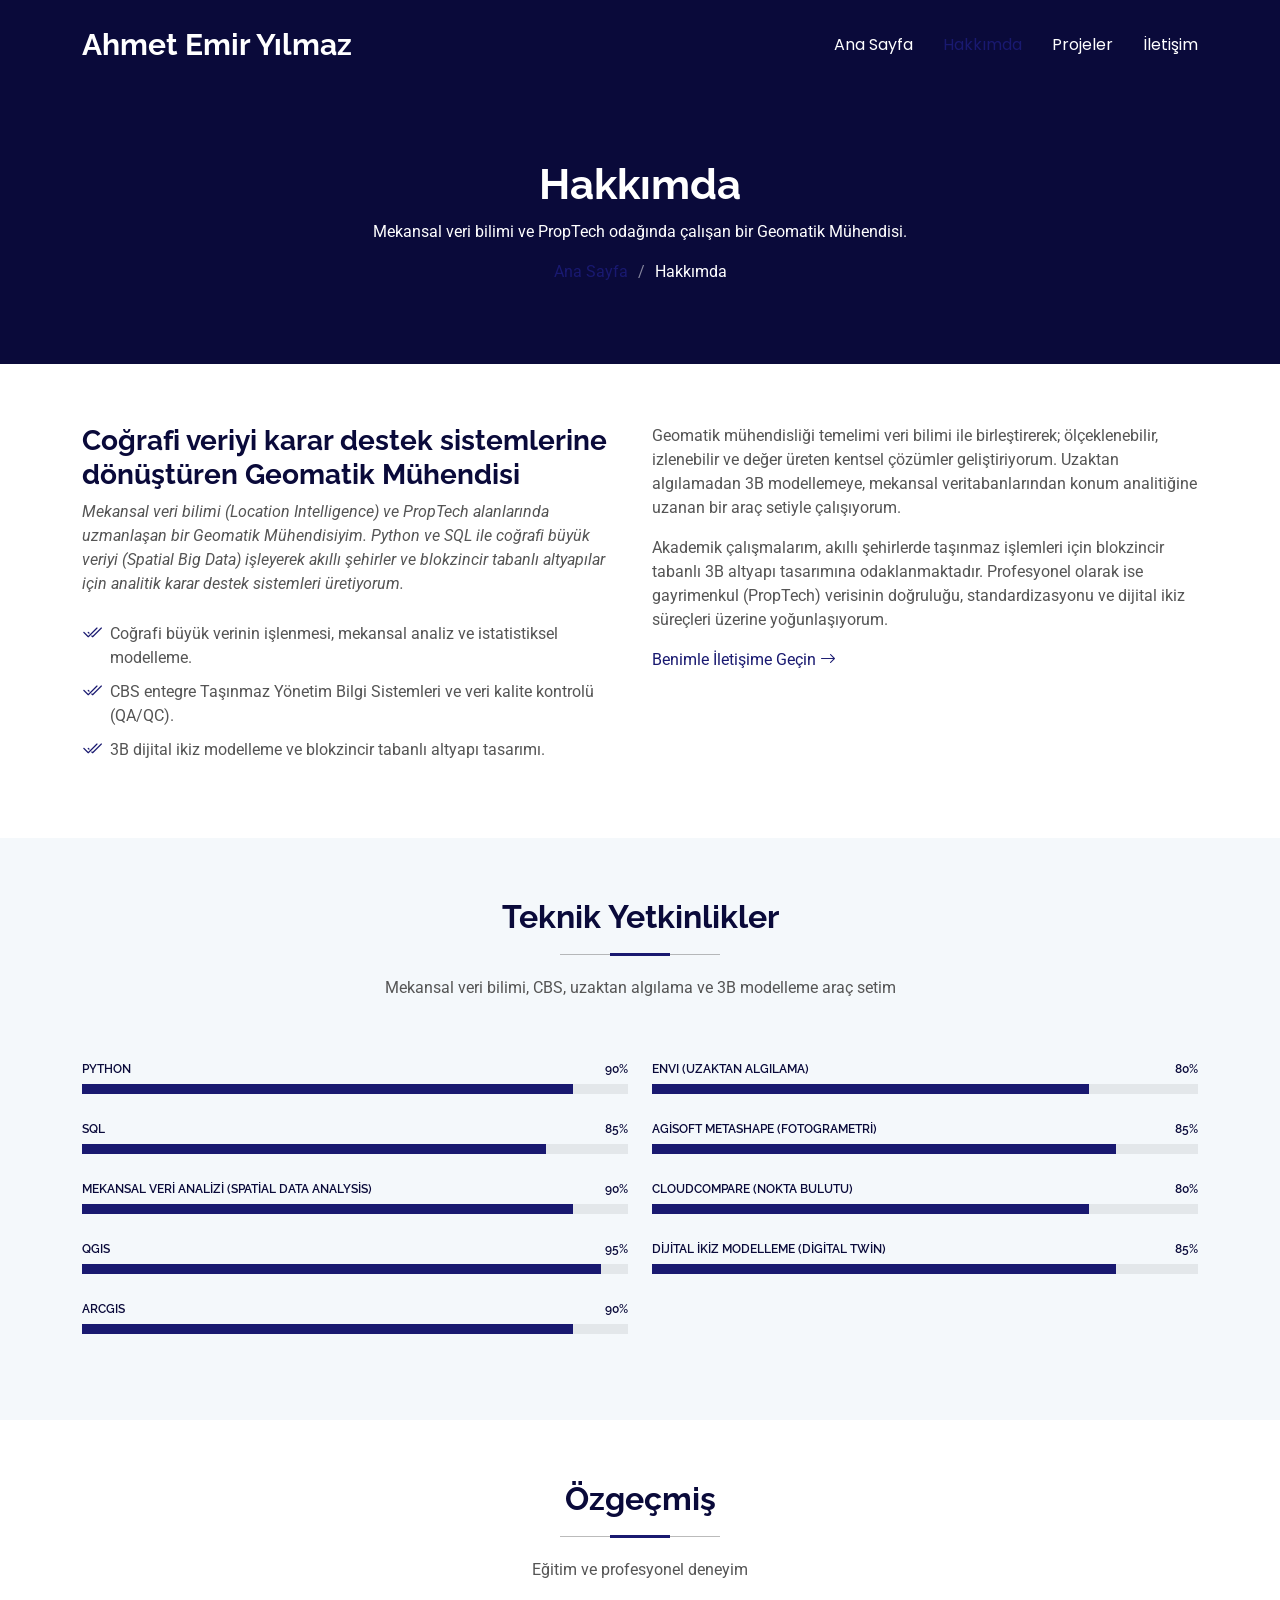
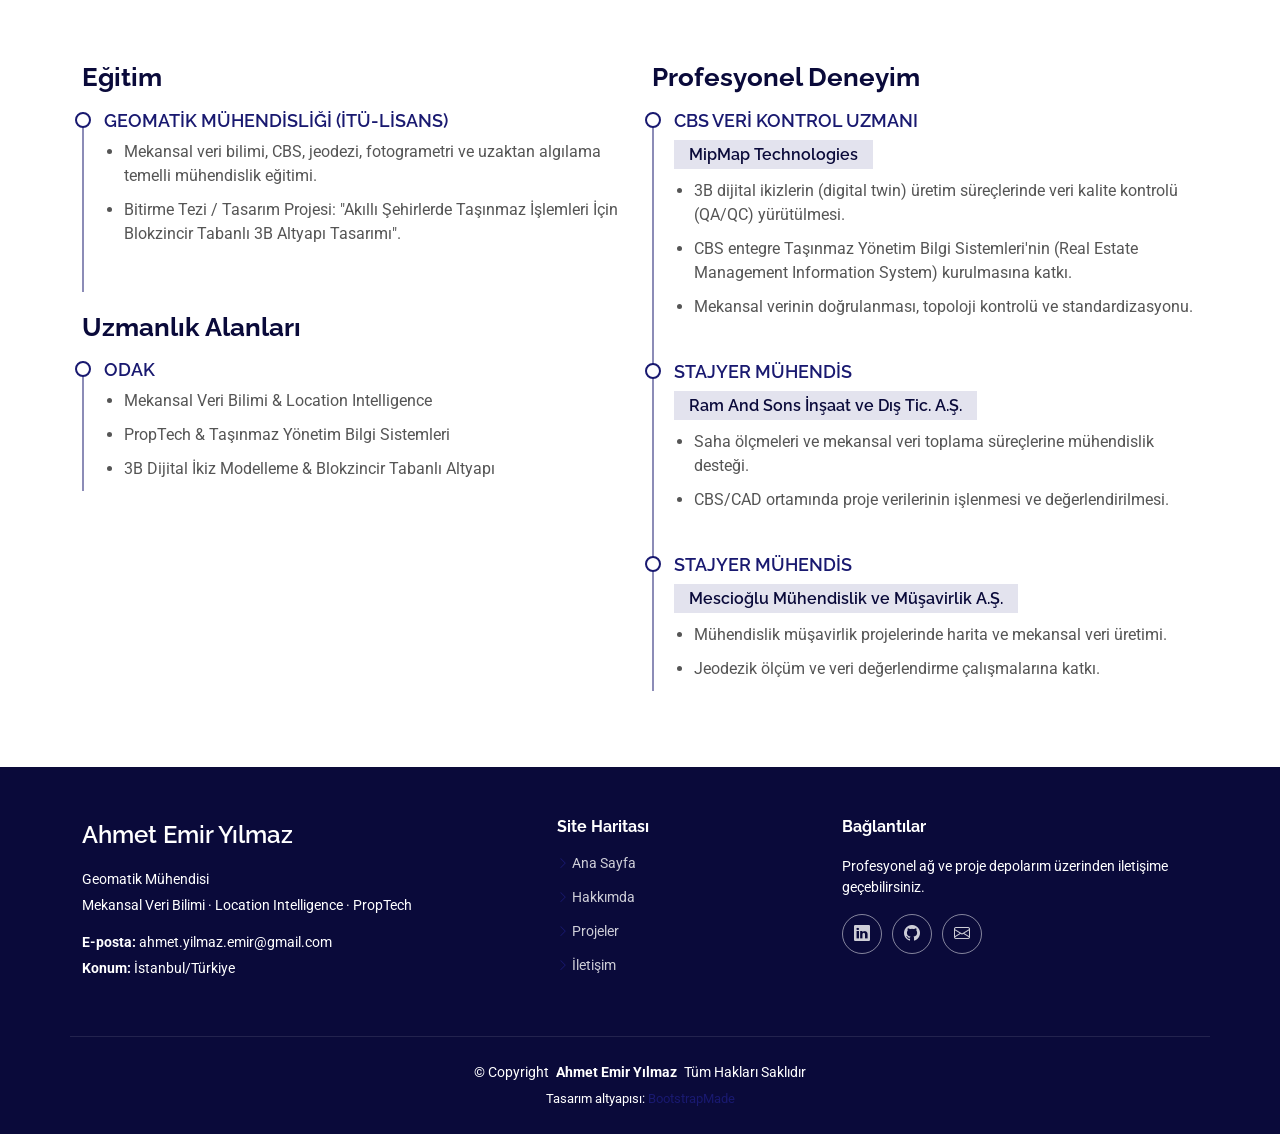
==== commit f8a16545: "Update contact information in about.html" ====
--- a/about.html
+++ b/about.html
@@ -9,8 +9,8 @@
   <meta name="keywords" content="Hakkımda, Geomatik Mühendisi, CBS, GIS, Python, SQL, Dijital İkiz, PropTech">
 
   <!-- Favicons -->
-  <link href="assets/img/favicon.png" rel="icon">
-  <link href="assets/img/apple-touch-icon.png" rel="apple-touch-icon">
+  <link href="assets/img/AEY-favicon.png" rel="icon">
+  <link href="assets/img/AEY-favicon.png" rel="apple-touch-icon">
 
   <!-- Fonts -->
   <link href="https://fonts.googleapis.com" rel="preconnect">
@@ -286,8 +286,8 @@
           <div class="footer-contact pt-3">
             <p>Geomatik Mühendisi</p>
             <p>Mekansal Veri Bilimi · Location Intelligence · PropTech</p>
-            <p class="mt-3"><strong>E-posta:</strong> <span>[E-POSTA]</span></p>
-            <p><strong>Konum:</strong> <span>[ŞEHİR], Türkiye</span></p>
+            <p class="mt-3"><strong>E-posta:</strong> <span>ahmet.yilmaz.emir@gmail.com</span></p>
+            <p><strong>Konum:</strong> <span>İstanbul/Türkiye</span></p>
           </div>
         </div>
 
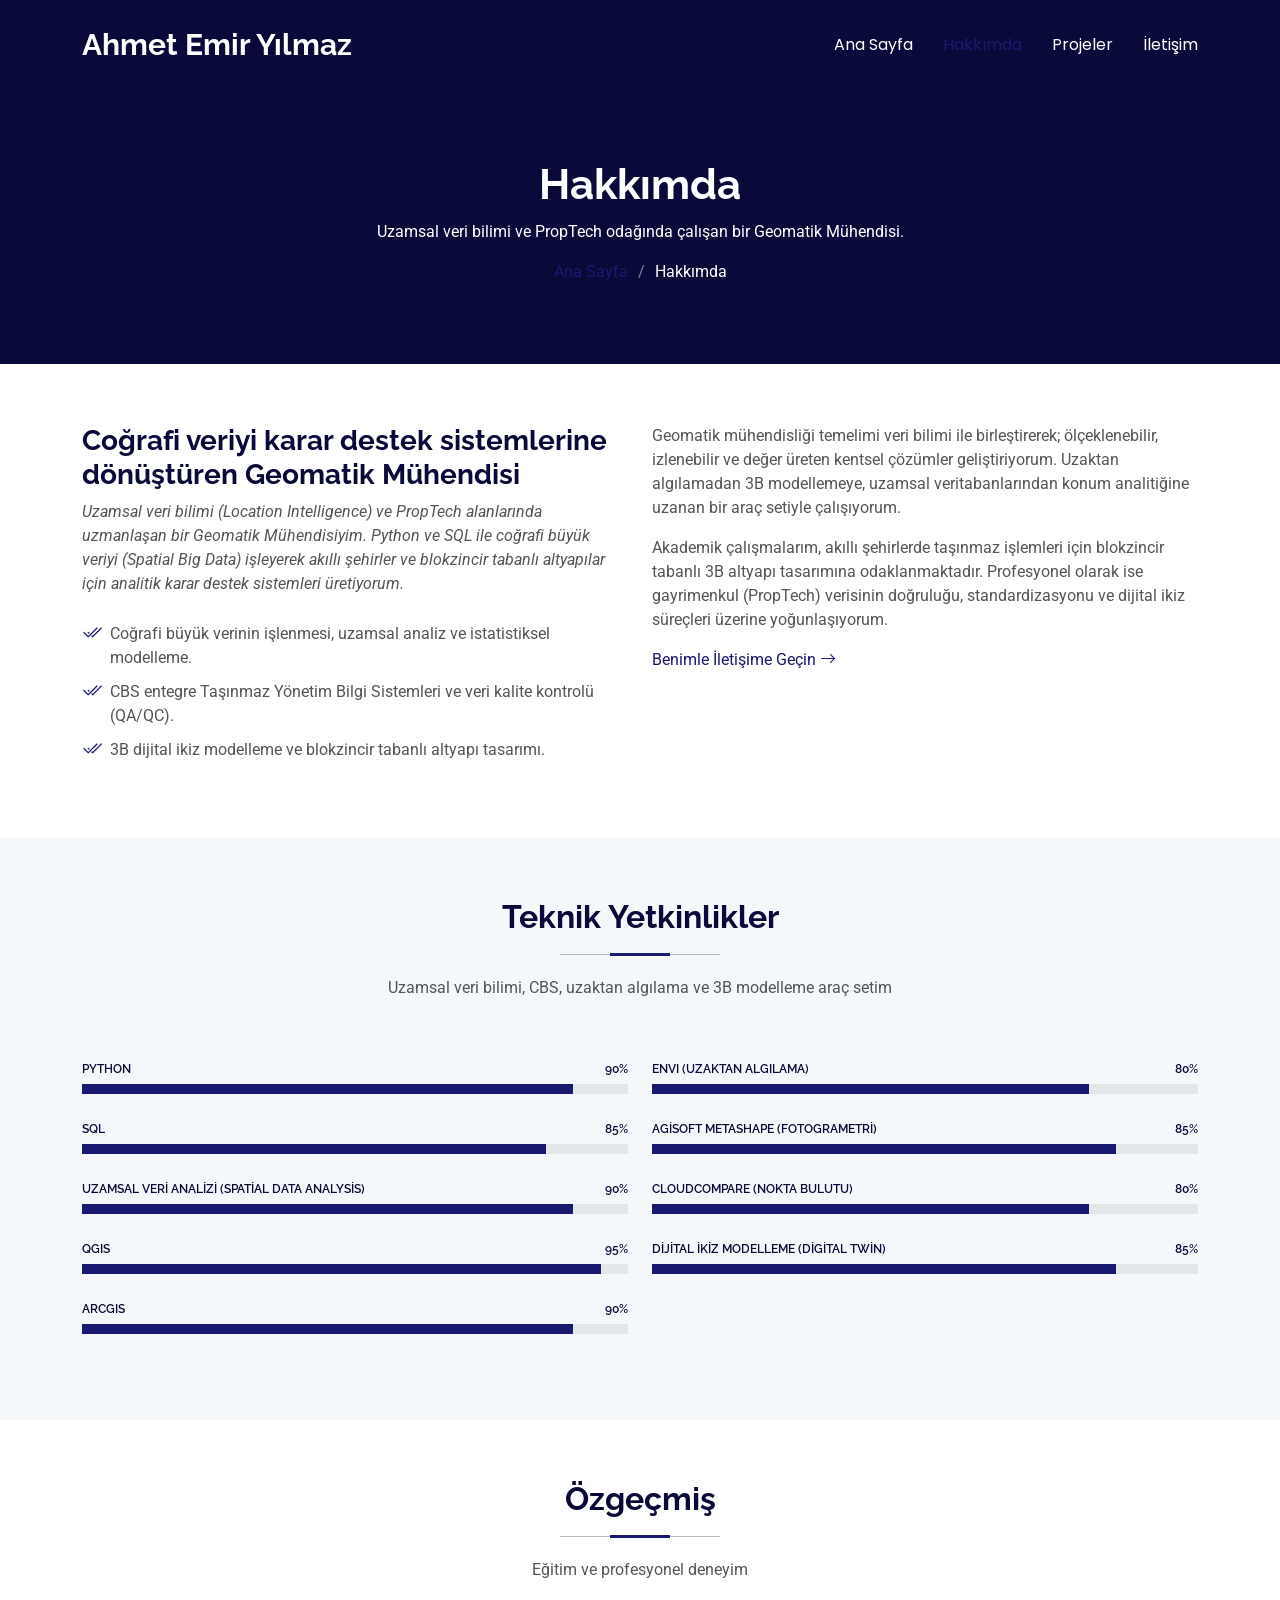
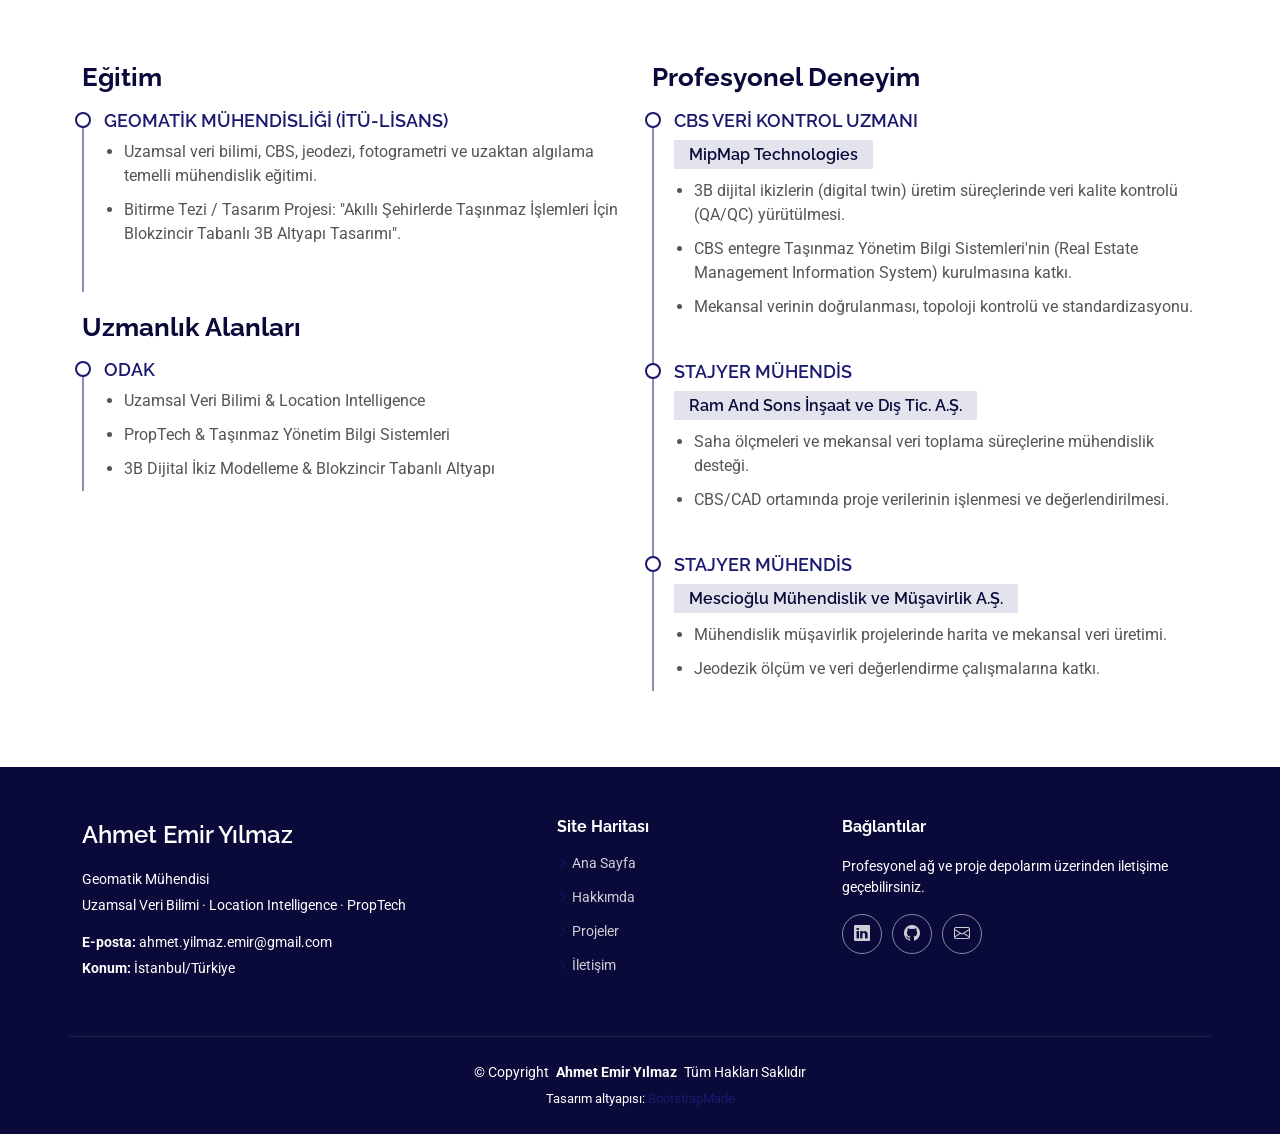
==== commit 77921035: "Update about.html" ====
--- a/about.html
+++ b/about.html
@@ -5,7 +5,7 @@
   <meta charset="utf-8">
   <meta content="width=device-width, initial-scale=1.0" name="viewport">
   <title>Hakkımda — Ahmet Emir Yılmaz | Geomatik Mühendisi</title>
-  <meta name="description" content="Geomatik Mühendisi Ahmet Emir Yılmaz — teknik yetkinlikler, deneyim ve mekansal veri bilimi / PropTech odağı.">
+  <meta name="description" content="Geomatik Mühendisi Ahmet Emir Yılmaz — teknik yetkinlikler, deneyim ve uzamsal veri bilimi / PropTech odağı.">
   <meta name="keywords" content="Hakkımda, Geomatik Mühendisi, CBS, GIS, Python, SQL, Dijital İkiz, PropTech">
 
   <!-- Favicons -->
@@ -62,7 +62,7 @@
     <div class="page-title dark-background">
       <div class="container position-relative">
         <h1>Hakkımda</h1>
-        <p>Mekansal veri bilimi ve PropTech odağında çalışan bir Geomatik Mühendisi.</p>
+        <p>Uzamsal veri bilimi ve PropTech odağında çalışan bir Geomatik Mühendisi.</p>
         <nav class="breadcrumbs">
           <ol>
             <li><a href="index.html">Ana Sayfa</a></li>
@@ -81,12 +81,12 @@
           <div class="col-lg-6 content" data-aos="fade-up" data-aos-delay="100">
             <h3>Coğrafi veriyi karar destek sistemlerine dönüştüren Geomatik Mühendisi</h3>
             <p class="fst-italic">
-              Mekansal veri bilimi (Location Intelligence) ve PropTech alanlarında uzmanlaşan bir Geomatik Mühendisiyim.
+              Uzamsal veri bilimi (Location Intelligence) ve PropTech alanlarında uzmanlaşan bir Geomatik Mühendisiyim.
               Python ve SQL ile coğrafi büyük veriyi (Spatial Big Data) işleyerek akıllı şehirler ve blokzincir tabanlı
               altyapılar için analitik karar destek sistemleri üretiyorum.
             </p>
             <ul>
-              <li><i class="bi bi-check2-all"></i> <span>Coğrafi büyük verinin işlenmesi, mekansal analiz ve istatistiksel modelleme.</span></li>
+              <li><i class="bi bi-check2-all"></i> <span>Coğrafi büyük verinin işlenmesi, uzamsal analiz ve istatistiksel modelleme.</span></li>
               <li><i class="bi bi-check2-all"></i> <span>CBS entegre Taşınmaz Yönetim Bilgi Sistemleri ve veri kalite kontrolü (QA/QC).</span></li>
               <li><i class="bi bi-check2-all"></i> <span>3B dijital ikiz modelleme ve blokzincir tabanlı altyapı tasarımı.</span></li>
             </ul>
@@ -94,7 +94,7 @@
           <div class="col-lg-6 content" data-aos="fade-up" data-aos-delay="200">
             <p>
               Geomatik mühendisliği temelimi veri bilimi ile birleştirerek; ölçeklenebilir, izlenebilir ve değer üreten
-              kentsel çözümler geliştiriyorum. Uzaktan algılamadan 3B modellemeye, mekansal veritabanlarından konum
+              kentsel çözümler geliştiriyorum. Uzaktan algılamadan 3B modellemeye, uzamsal veritabanlarından konum
               analitiğine uzanan bir araç setiyle çalışıyorum.
             </p>
             <p>
@@ -116,7 +116,7 @@
       <!-- Section Title -->
       <div class="container section-title" data-aos="fade-up">
         <h2>Teknik Yetkinlikler</h2>
-        <p>Mekansal veri bilimi, CBS, uzaktan algılama ve 3B modelleme araç setim</p>
+        <p>Uzamsal veri bilimi, CBS, uzaktan algılama ve 3B modelleme araç setim</p>
       </div><!-- End Section Title -->
 
       <div class="container" data-aos="fade-up" data-aos-delay="100">
@@ -140,7 +140,7 @@
             </div><!-- End Skills Item -->
 
             <div class="progress">
-              <span class="skill"><span>Mekansal Veri Analizi (Spatial Data Analysis)</span> <i class="val">90%</i></span>
+              <span class="skill"><span>Uzamsal Veri Analizi (Spatial Data Analysis)</span> <i class="val">90%</i></span>
               <div class="progress-bar-wrap">
                 <div class="progress-bar" role="progressbar" aria-valuenow="90" aria-valuemin="0" aria-valuemax="100"></div>
               </div>
@@ -218,7 +218,7 @@
             <div class="resume-item">
               <h4>Geomatik Mühendisliği (İTÜ-Lisans)</h4>
               <ul>
-                <li>Mekansal veri bilimi, CBS, jeodezi, fotogrametri ve uzaktan algılama temelli mühendislik eğitimi.</li>
+                <li>Uzamsal veri bilimi, CBS, jeodezi, fotogrametri ve uzaktan algılama temelli mühendislik eğitimi.</li>
                 <li>Bitirme Tezi / Tasarım Projesi: "Akıllı Şehirlerde Taşınmaz İşlemleri İçin Blokzincir Tabanlı 3B Altyapı Tasarımı".</li>
               </ul>
             </div>
@@ -227,7 +227,7 @@
             <div class="resume-item">
               <h4>Odak</h4>
               <ul>
-                <li>Mekansal Veri Bilimi & Location Intelligence</li>
+                <li>Uzamsal Veri Bilimi & Location Intelligence</li>
                 <li>PropTech & Taşınmaz Yönetim Bilgi Sistemleri</li>
                 <li>3B Dijital İkiz Modelleme & Blokzincir Tabanlı Altyapı</li>
               </ul>
@@ -285,7 +285,7 @@
           </a>
           <div class="footer-contact pt-3">
             <p>Geomatik Mühendisi</p>
-            <p>Mekansal Veri Bilimi · Location Intelligence · PropTech</p>
+            <p>Uzamsal Veri Bilimi · Location Intelligence · PropTech</p>
             <p class="mt-3"><strong>E-posta:</strong> <span>ahmet.yilmaz.emir@gmail.com</span></p>
             <p><strong>Konum:</strong> <span>İstanbul/Türkiye</span></p>
           </div>
